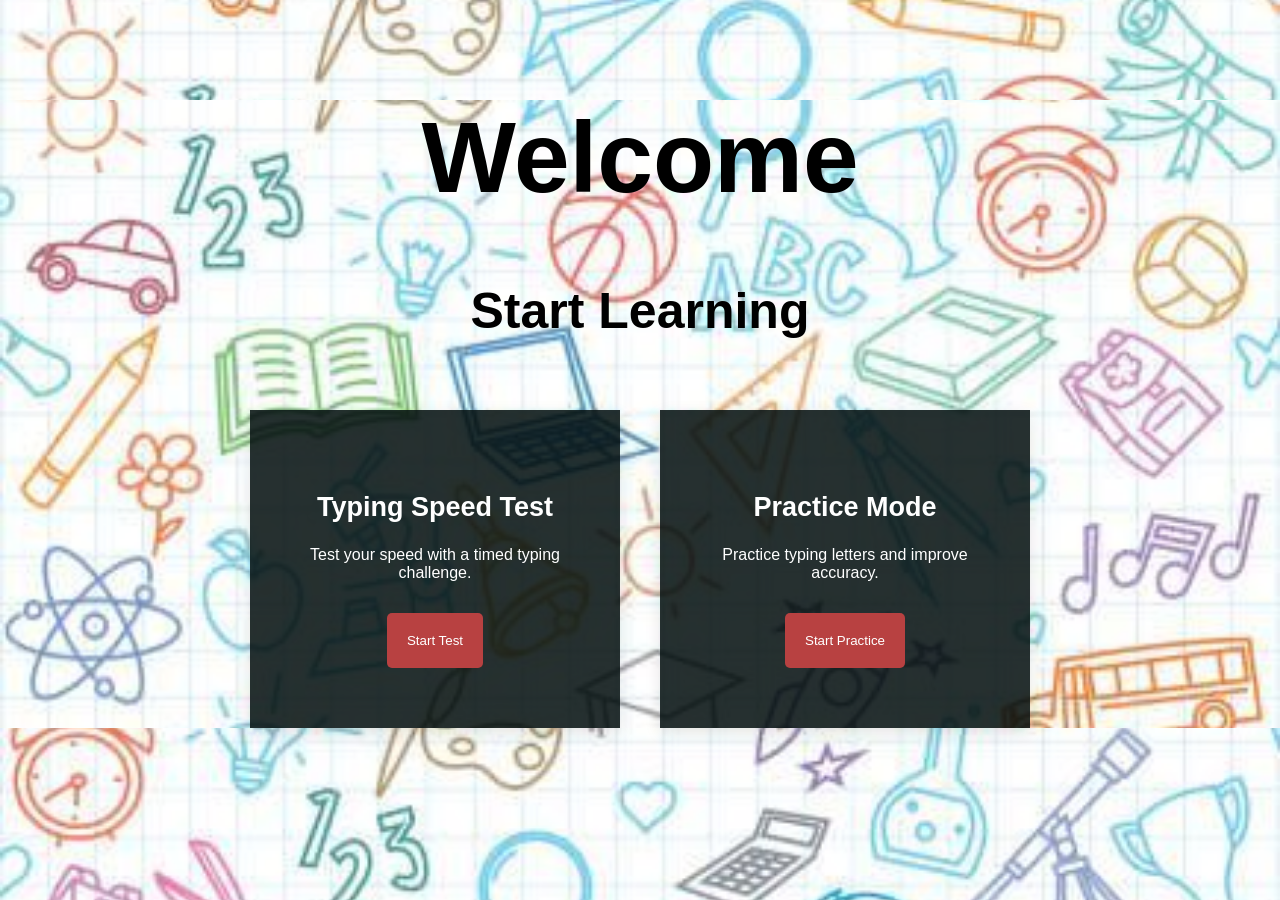
==== index.html @ 83a7cc29 "changes" ====
<!DOCTYPE html>
<html lang="en">

<head>
<meta charset="UTF-8">
<meta name="viewport" content="width=device-width, initial-scale=1.0">

<title>Typing Dashboard</title>

<link rel="stylesheet" href="dashboard.css">

</head>

<body class="dashboard">

<div class="dashboard">

<h1 class="welcome">Welcome </h1>
<p class="subtitle">Start Learning</p>

<div class="cards">

<div class="card">
<h2>Typing Speed Test</h2>
<p>Test your speed with a timed typing challenge.</p>
<a href="timer.html">
<button>Start Test</button>
</a>
</div>

<div class="card">
<h2>Practice Mode</h2>
<p>Practice typing letters and improve accuracy.</p>
<a href="practice.html">
<button>Start Practice</button>
</a>
</div>

</div>

</div>

</body>
</html>
---- dashboard.css ----
body{
    margin:0;
    font-family: Arial, sans-serif;
    background:cadetblue;
}

.dashboard{
    text-align:center;
    margin-top:80px;
    background-image: url("images/WhatsApp\ Image\ 2026-04-03\ at\ 2.37.05\ PM.jpeg");
    background-size: cover;
    background-position: center;
    background-repeat: no-repeat;
    ;
}

.welcome{
    font-size:100px;
    margin-top: 100px;
}

.subtitle{
    font-size:50px;
    margin-bottom:5px;
    color: black;
    font-weight: bold;
}

.cards{
    display:flex;
    justify-content:center;
    gap:40px;
    margin-top: 70px;
}

.card{
    background:white;
    padding:60px;
    width:250px;
    background:rgba(2, 14, 14, 0.855);
    box-shadow:0 5px 15px rgba(0,0,0,0.1);
    transition: 0.3s;
}

.card button{
    margin-top:15px;
    padding:20px 20px;
    border:none;
    background: #b84141;
    color:white;
    border-radius:5px;
    cursor:pointer;
}

.card button:hover{
    background:#45a049;
    transform: translateY(-5px);
}
h2{
    font-size: 27px;
    color: white;
}
p{
    margin-top: 10px;
    color: white;
}
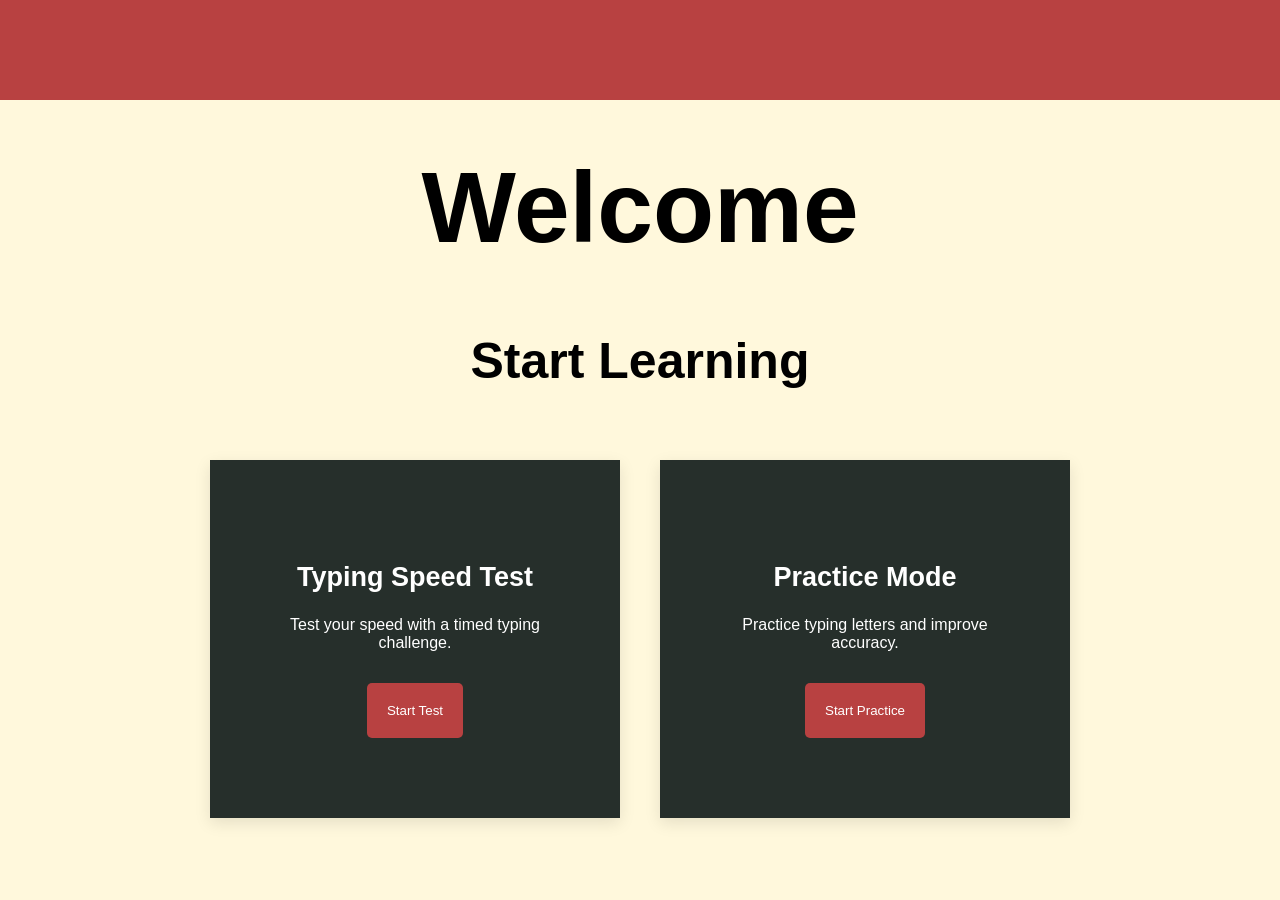
==== commit f1738f1a: "change" ====
--- a/index.html
+++ b/index.html
@@ -14,7 +14,7 @@
 <body class="dashboard">
 
 <div class="dashboard">
-
+<div class="headings"></div>
 <h1 class="welcome">Welcome </h1>
 <p class="subtitle">Start Learning</p>
 
--- a/dashboard.css
+++ b/dashboard.css
@@ -6,17 +6,17 @@
 
 .dashboard{
     text-align:center;
-    margin-top:80px;
-    background-image: url("images/WhatsApp\ Image\ 2026-04-03\ at\ 2.37.05\ PM.jpeg");
-    background-size: cover;
-    background-position: center;
-    background-repeat: no-repeat;
+    background-color: cornsilk;
     ;
 }
-
+.headings{
+    width: 100%;
+    height: 100px;
+    background-color: #b84141;
+}
 .welcome{
     font-size:100px;
-    margin-top: 100px;
+    margin-top: 50px;
 }
 
 .subtitle{
@@ -35,7 +35,7 @@
 
 .card{
     background:white;
-    padding:60px;
+    padding:80px;
     width:250px;
     background:rgba(2, 14, 14, 0.855);
     box-shadow:0 5px 15px rgba(0,0,0,0.1);
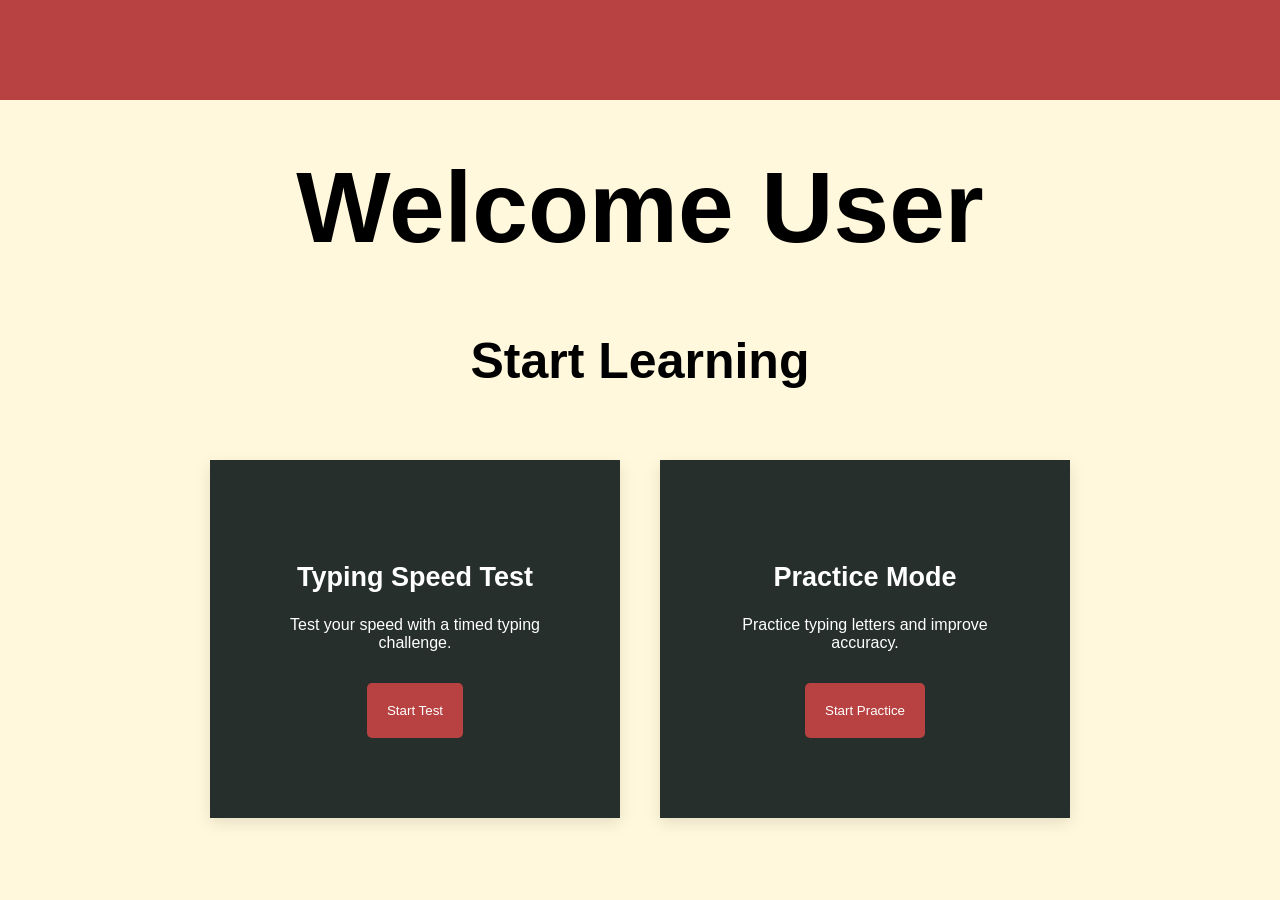
==== commit fe63c705: "change" ====
--- a/index.html
+++ b/index.html
@@ -15,7 +15,7 @@
 
 <div class="dashboard">
 <div class="headings"></div>
-<h1 class="welcome">Welcome </h1>
+<h1 class="welcome">Welcome User</h1>
 <p class="subtitle">Start Learning</p>
 
 <div class="cards">
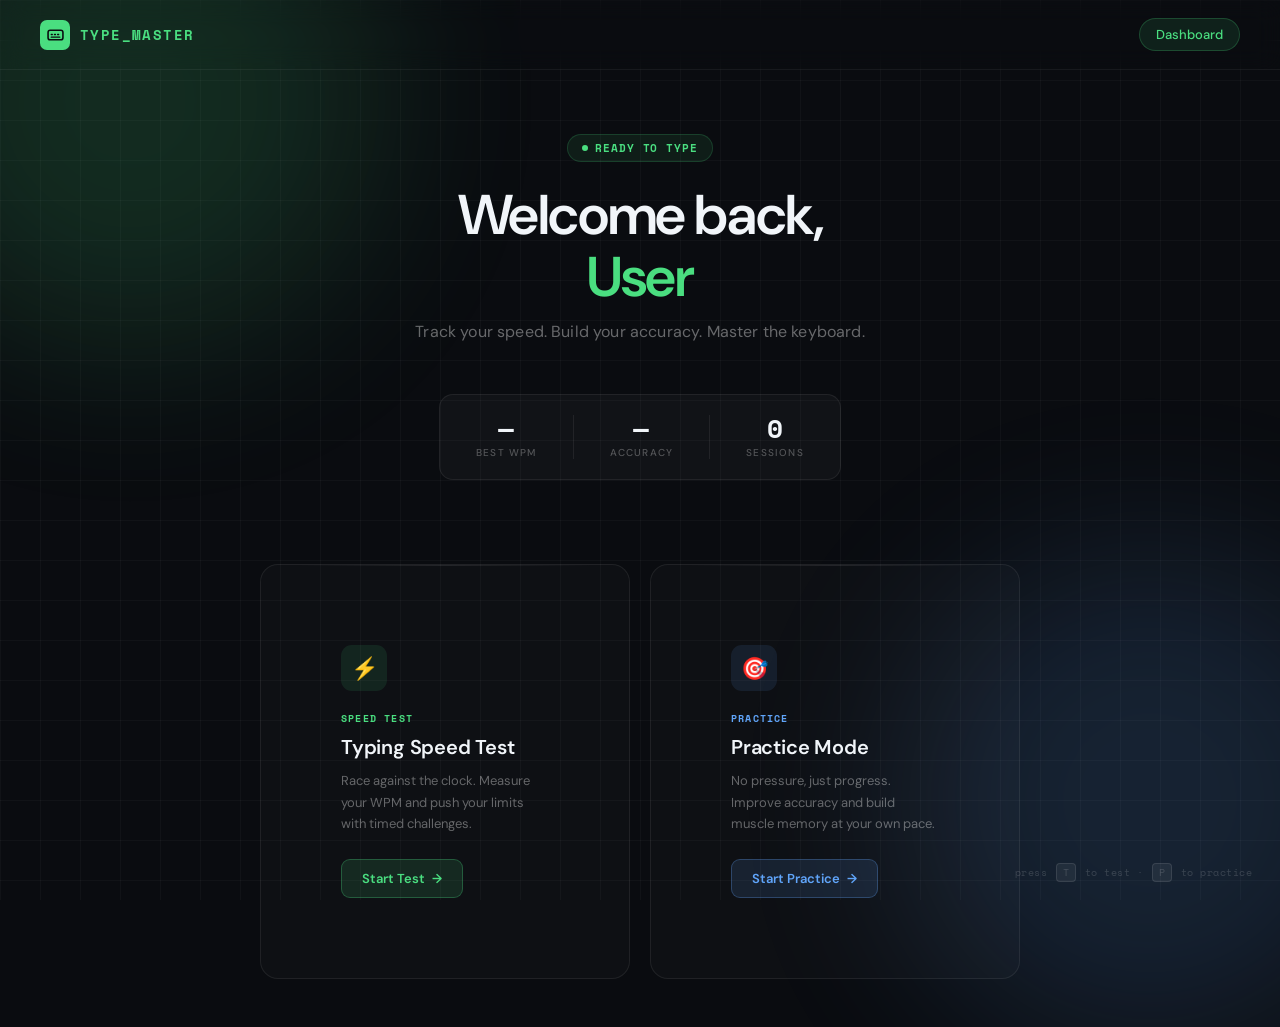
==== commit aaf4fe38: "changessss" ====
--- a/index.html
+++ b/index.html
@@ -1,44 +1,101 @@
+
 <!DOCTYPE html>
 <html lang="en">
+<head>
+  <meta charset="UTF-8">
+  <meta name="viewport" content="width=device-width, initial-scale=1.0">
+  <title>Type Master — Dashboard</title>
+  <link rel="preconnect" href="https://fonts.googleapis.com">
+  <link rel="preconnect" href="https://fonts.gstatic.com" crossorigin>
+  <link href="https://fonts.googleapis.com/css2?family=Space+Mono:wght@400;700&family=DM+Sans:ital,opsz,wght@0,9..40,300;0,9..40,400;0,9..40,500;0,9..40,600&display=swap" rel="stylesheet">
+  <link rel="stylesheet" href="dashboard.css">
+</head>
+<body>
+  <div class="db-root">
+    <div class="bg-grid"></div>
+    <div class="glow-orb one"></div>
+    <div class="glow-orb two"></div>
 
-<head>
-<meta charset="UTF-8">
-<meta name="viewport" content="width=device-width, initial-scale=1.0">
+    <!-- Top Bar -->
+    <header class="topbar">
+      <div class="logo">
+        <div class="logo-icon">
+          <svg viewBox="0 0 16 16" fill="none" xmlns="http://www.w3.org/2000/svg">
+            <rect x="1" y="4" width="14" height="9" rx="2" stroke="#0a0c10" stroke-width="1.5"/>
+            <path d="M4 8h1M7 8h1M10 8h1M4 10.5h8" stroke="#0a0c10" stroke-width="1.2" stroke-linecap="round"/>
+          </svg>
+        </div>
+        TYPE_MASTER
+      </div>
+      <nav class="nav-pills">
+        <span class="nav-pill active">Dashboard</span>
+        
+      </nav>
+    </header>
 
-<title>Typing Dashboard</title>
+    <!-- Hero Section -->
+    <section class="hero">
+      <div class="badge">
+        <span class="badge-dot"></span>
+        Ready to type
+      </div>
+      <h1 class="hero-title">Welcome back,<br><span class="accent">User</span></h1>
+      <p class="hero-sub">Track your speed. Build your accuracy. Master the keyboard.</p>
 
-<link rel="stylesheet" href="dashboard.css">
+      <div class="stats-row">
+        <div class="stat-item">
+          <div class="stat-val" id="best-wpm">—</div>
+          <div class="stat-label">Best WPM</div>
+        </div>
+        <div class="stat-item">
+          <div class="stat-val" id="accuracy">—</div>
+          <div class="stat-label">Accuracy</div>
+        </div>
+        <div class="stat-item">
+          <div class="stat-val" id="sessions">0</div>
+          <div class="stat-label">Sessions</div>
+        </div>
+      </div>
+    </section>
 
-</head>
+    <!-- Cards -->
+    <div class="cards-grid">
+      <div class="card green">
+        <div class="card-icon">⚡</div>
+        <div class="card-tag">Speed test</div>
+        <h2 class="card-title">Typing Speed Test</h2>
+        <p class="card-desc">Race against the clock. Measure your WPM and push your limits with timed challenges.</p>
+        <a href="timer.html" class="card-btn">Start Test <span class="arrow">→</span></a>
+      </div>
 
-<body class="dashboard">
+      <div class="card blue">
+        <div class="card-icon">🎯</div>
+        <div class="card-tag">Practice</div>
+        <h2 class="card-title">Practice Mode</h2>
+        <p class="card-desc">No pressure, just progress. Improve accuracy and build muscle memory at your own pace.</p>
+        <a href="practice.html" class="card-btn">Start Practice <span class="arrow">→</span></a>
+      </div>
+    </div>
 
-<div class="dashboard">
-<div class="headings"></div>
-<h1 class="welcome">Welcome User</h1>
-<p class="subtitle">Start Learning</p>
+    <div class="kb-hint">
+      press <kbd>T</kbd> to test · <kbd>P</kbd> to practice
+    </div>
+  </div>
 
-<div class="cards">
+  <script>
+    // Keyboard shortcuts
+    document.addEventListener('keydown', (e) => {
+      if (e.key.toLowerCase() === 't') window.location.href = 'timer.html';
+      if (e.key.toLowerCase() === 'p') window.location.href = 'practice.html';
+    });
 
-<div class="card">
-<h2>Typing Speed Test</h2>
-<p>Test your speed with a timed typing challenge.</p>
-<a href="timer.html">
-<button>Start Test</button>
-</a>
-</div>
-
-<div class="card">
-<h2>Practice Mode</h2>
-<p>Practice typing letters and improve accuracy.</p>
-<a href="practice.html">
-<button>Start Practice</button>
-</a>
-</div>
-
-</div>
-
-</div>
-
+    // Load stats from localStorage if available
+    const bestWpm = localStorage.getItem('bestWpm');
+    const accuracy = localStorage.getItem('accuracy');
+    const sessions = localStorage.getItem('sessions');
+    if (bestWpm) document.getElementById('best-wpm').textContent = bestWpm;
+    if (accuracy) document.getElementById('accuracy').textContent = accuracy + '%';
+    if (sessions) document.getElementById('sessions').textContent = sessions;
+  </script>
 </body>
-</html>+</html>
--- a/dashboard.css
+++ b/dashboard.css
@@ -1,66 +1,370 @@
-body{
-    margin:0;
-    font-family: Arial, sans-serif;
-    background:cadetblue;
-}
-
-.dashboard{
-    text-align:center;
-    background-color: cornsilk;
-    ;
-}
-.headings{
-    width: 100%;
-    height: 100px;
-    background-color: #b84141;
-}
-.welcome{
-    font-size:100px;
-    margin-top: 50px;
-}
-
-.subtitle{
-    font-size:50px;
-    margin-bottom:5px;
-    color: black;
-    font-weight: bold;
-}
-
-.cards{
-    display:flex;
-    justify-content:center;
-    gap:40px;
-    margin-top: 70px;
-}
-
-.card{
-    background:white;
-    padding:80px;
-    width:250px;
-    background:rgba(2, 14, 14, 0.855);
-    box-shadow:0 5px 15px rgba(0,0,0,0.1);
-    transition: 0.3s;
-}
-
-.card button{
-    margin-top:15px;
-    padding:20px 20px;
-    border:none;
-    background: #b84141;
-    color:white;
-    border-radius:5px;
-    cursor:pointer;
-}
-
-.card button:hover{
-    background:#45a049;
-    transform: translateY(-5px);
-}
-h2{
-    font-size: 27px;
-    color: white;
-}
-p{
-    margin-top: 10px;
-    color: white;
+/* ===========================
+   TYPE MASTER â€” Dashboard CSS
+   =========================== */
+
+*, *::before, *::after {
+  box-sizing: border-box;
+  margin: 0;
+  padding: 0;
+}
+
+body {
+  font-family: 'DM Sans', sans-serif;
+  background: #0a0c10;
+  color: #e2e8f0;
+  min-height: 100vh;
+}
+
+.db-root {
+  position: relative;
+  min-height: 100vh;
+  overflow: hidden;
+}
+
+/* ---- Background Effects ---- */
+.bg-grid {
+  position: fixed;
+  inset: 0;
+  background-image:
+    linear-gradient(rgba(255,255,255,0.03) 1px, transparent 1px),
+    linear-gradient(90deg, rgba(255,255,255,0.03) 1px, transparent 1px);
+  background-size: 40px 40px;
+  pointer-events: none;
+  z-index: 0;
+}
+
+.glow-orb {
+  position: fixed;
+  width: 500px;
+  height: 500px;
+  border-radius: 50%;
+  filter: blur(90px);
+  opacity: 0.15;
+  pointer-events: none;
+  z-index: 0;
+}
+.glow-orb.one { background: #4ade80; top: -150px; left: -120px; }
+.glow-orb.two { background: #60a5fa; bottom: -150px; right: -120px; }
+
+/* ---- Top Bar ---- */
+.topbar {
+  position: relative;
+  z-index: 10;
+  display: flex;
+  align-items: center;
+  justify-content: space-between;
+  padding: 18px 40px;
+  border-bottom: 1px solid rgba(255,255,255,0.06);
+  backdrop-filter: blur(12px);
+  -webkit-backdrop-filter: blur(12px);
+}
+
+.logo {
+  font-family: 'Space Mono', monospace;
+  font-size: 14px;
+  font-weight: 700;
+  color: #4ade80;
+  letter-spacing: 0.1em;
+  display: flex;
+  align-items: center;
+  gap: 10px;
+}
+
+.logo-icon {
+  width: 30px;
+  height: 30px;
+  background: #4ade80;
+  border-radius: 7px;
+  display: flex;
+  align-items: center;
+  justify-content: center;
+  flex-shrink: 0;
+}
+
+.logo-icon svg {
+  width: 17px;
+  height: 17px;
+}
+
+.nav-pills {
+  display: flex;
+  gap: 4px;
+}
+
+.nav-pill {
+  padding: 7px 16px;
+  border-radius: 24px;
+  font-size: 13px;
+  font-weight: 500;
+  color: rgba(255,255,255,0.4);
+  cursor: pointer;
+  transition: all 0.2s ease;
+  border: 1px solid transparent;
+  user-select: none;
+}
+
+.nav-pill:hover {
+  color: rgba(255,255,255,0.7);
+  background: rgba(255,255,255,0.05);
+}
+
+.nav-pill.active {
+  background: rgba(74,222,128,0.1);
+  color: #4ade80;
+  border-color: rgba(74,222,128,0.22);
+}
+
+/* ---- Hero ---- */
+.hero {
+  position: relative;
+  z-index: 5;
+  padding: 64px 40px 44px;
+  text-align: center;
+}
+
+.badge {
+  display: inline-flex;
+  align-items: center;
+  gap: 7px;
+  background: rgba(74,222,128,0.08);
+  border: 1px solid rgba(74,222,128,0.18);
+  color: #4ade80;
+  font-size: 11px;
+  font-weight: 600;
+  padding: 5px 14px;
+  border-radius: 24px;
+  margin-bottom: 22px;
+  font-family: 'Space Mono', monospace;
+  letter-spacing: 0.08em;
+  text-transform: uppercase;
+}
+
+.badge-dot {
+  width: 6px;
+  height: 6px;
+  border-radius: 50%;
+  background: #4ade80;
+  flex-shrink: 0;
+  animation: blink 2s ease-in-out infinite;
+}
+
+@keyframes blink {
+  0%, 100% { opacity: 1; transform: scale(1); }
+  50% { opacity: 0.35; transform: scale(0.65); }
+}
+
+.hero-title {
+  font-family: 'DM Sans', sans-serif;
+  font-size: clamp(36px, 6vw, 56px);
+  font-weight: 600;
+  line-height: 1.1;
+  color: #f1f5f9;
+  margin-bottom: 14px;
+  letter-spacing: -0.025em;
+}
+
+.hero-title .accent { color: #4ade80; }
+
+.hero-sub {
+  font-size: 16px;
+  font-weight: 400;
+  color: rgba(255,255,255,0.38);
+  margin-bottom: 52px;
+  letter-spacing: 0.01em;
+}
+
+/* ---- Stats Row ---- */
+.stats-row {
+  display: inline-flex;
+  align-items: center;
+  gap: 0;
+  margin-bottom: 40px;
+  background: rgba(255,255,255,0.03);
+  border: 1px solid rgba(255,255,255,0.07);
+  border-radius: 14px;
+  padding: 20px 0;
+}
+
+.stat-item {
+  padding: 0 36px;
+  border-right: 1px solid rgba(255,255,255,0.07);
+}
+.stat-item:last-child { border-right: none; }
+
+.stat-val {
+  font-family: 'Space Mono', monospace;
+  font-size: 26px;
+  font-weight: 700;
+  color: #f1f5f9;
+  line-height: 1;
+  margin-bottom: 5px;
+}
+
+.stat-label {
+  font-size: 10px;
+  font-weight: 500;
+  color: rgba(255,255,255,0.28);
+  text-transform: uppercase;
+  letter-spacing: 0.12em;
+}
+
+/* ---- Cards Grid ---- */
+.cards-grid {
+  position: relative;
+  z-index: 5;
+  display: grid;
+  grid-template-columns: 1fr 1fr;
+  gap: 20px;
+  padding: 0 40px 48px;
+  max-width: 840px;
+  margin: 0 auto;
+}
+
+.card {
+  background: rgba(255,255,255,0.02);
+  border: 1px solid rgba(255,255,255,0.07);
+  border-radius: 18px;
+  padding: 80px;
+  cursor: pointer;
+  transition: border-color 0.25s ease, background 0.25s ease, transform 0.25s ease;
+  position: relative;
+  overflow: hidden;
+  text-align: left;
+  text-decoration: none;
+  display: block;
+}
+
+.card::after {
+  content: '';
+  position: absolute;
+  top: 0; left: 0; right: 0;
+  height: 1px;
+  background: linear-gradient(90deg, transparent 10%, rgba(255,255,255,0.09) 50%, transparent 90%);
+}
+
+.card.green:hover {
+  border-color: rgba(74,222,128,0.28);
+  background: rgba(74,222,128,0.03);
+  transform: translateY(-4px);
+}
+
+.card.blue:hover {
+  border-color: rgba(96,165,250,0.28);
+  background: rgba(96,165,250,0.03);
+  transform: translateY(-4px);
+}
+
+.card-icon {
+  width: 46px;
+  height: 46px;
+  border-radius: 11px;
+  display: flex;
+  align-items: center;
+  justify-content: center;
+  margin-bottom: 20px;
+  font-size: 22px;
+}
+
+.card.green .card-icon { background: rgba(74,222,128,0.1); }
+.card.blue  .card-icon { background: rgba(96,165,250,0.1); }
+
+.card-tag {
+  font-family: 'Space Mono', monospace;
+  font-size: 10px;
+  font-weight: 700;
+  text-transform: uppercase;
+  letter-spacing: 0.12em;
+  margin-bottom: 8px;
+}
+
+.card.green .card-tag { color: #4ade80; }
+.card.blue  .card-tag { color: #60a5fa; }
+
+.card-title {
+  font-size: 20px;
+  font-weight: 600;
+  color: #f1f5f9;
+  margin-bottom: 10px;
+  letter-spacing: -0.01em;
+}
+
+.card-desc {
+  font-size: 13px;
+  font-weight: 400;
+  color: rgba(255,255,255,0.36);
+  line-height: 1.65;
+  margin-bottom: 24px;
+}
+
+.card-btn {
+  display: inline-flex;
+  align-items: center;
+  gap: 7px;
+  font-size: 13px;
+  font-weight: 600;
+  font-family: 'DM Sans', sans-serif;
+  padding: 10px 20px;
+  border-radius: 9px;
+  border: 1px solid;
+  cursor: pointer;
+  transition: background 0.2s ease;
+  text-decoration: none;
+}
+
+.card.green .card-btn {
+  background: rgba(74,222,128,0.12);
+  border-color: rgba(74,222,128,0.28);
+  color: #4ade80;
+}
+.card.green .card-btn:hover {
+  background: rgba(74,222,128,0.22);
+}
+
+.card.blue .card-btn {
+  background: rgba(96,165,250,0.12);
+  border-color: rgba(96,165,250,0.28);
+  color: #60a5fa;
+}
+.card.blue .card-btn:hover {
+  background: rgba(96,165,250,0.22);
+}
+
+.arrow {
+  transition: transform 0.2s ease;
+  display: inline-block;
+}
+.card:hover .arrow { transform: translateX(4px); }
+
+/* ---- Keyboard Hint ---- */
+.kb-hint {
+  position: fixed;
+  bottom: 18px;
+  right: 28px;
+  z-index: 10;
+  font-family: 'Space Mono', monospace;
+  font-size: 10px;
+  color: rgba(255,255,255,0.16);
+  letter-spacing: 0.05em;
+  pointer-events: none;
+}
+
+kbd {
+  display: inline-block;
+  background: rgba(255,255,255,0.06);
+  border: 1px solid rgba(255,255,255,0.1);
+  border-radius: 4px;
+  padding: 1px 6px;
+  font-family: 'Space Mono', monospace;
+  font-size: 10px;
+  margin: 0 2px;
+}
+
+/* ---- Responsive ---- */
+@media (max-width: 600px) {
+  .topbar { padding: 14px 20px; }
+  .nav-pills { display: none; }
+  .hero { padding: 40px 20px 32px; }
+  .stats-row { flex-wrap: wrap; }
+  .stat-item { padding: 12px 24px; }
+  .cards-grid { grid-template-columns: 1fr; padding: 0 20px 40px; }
 }
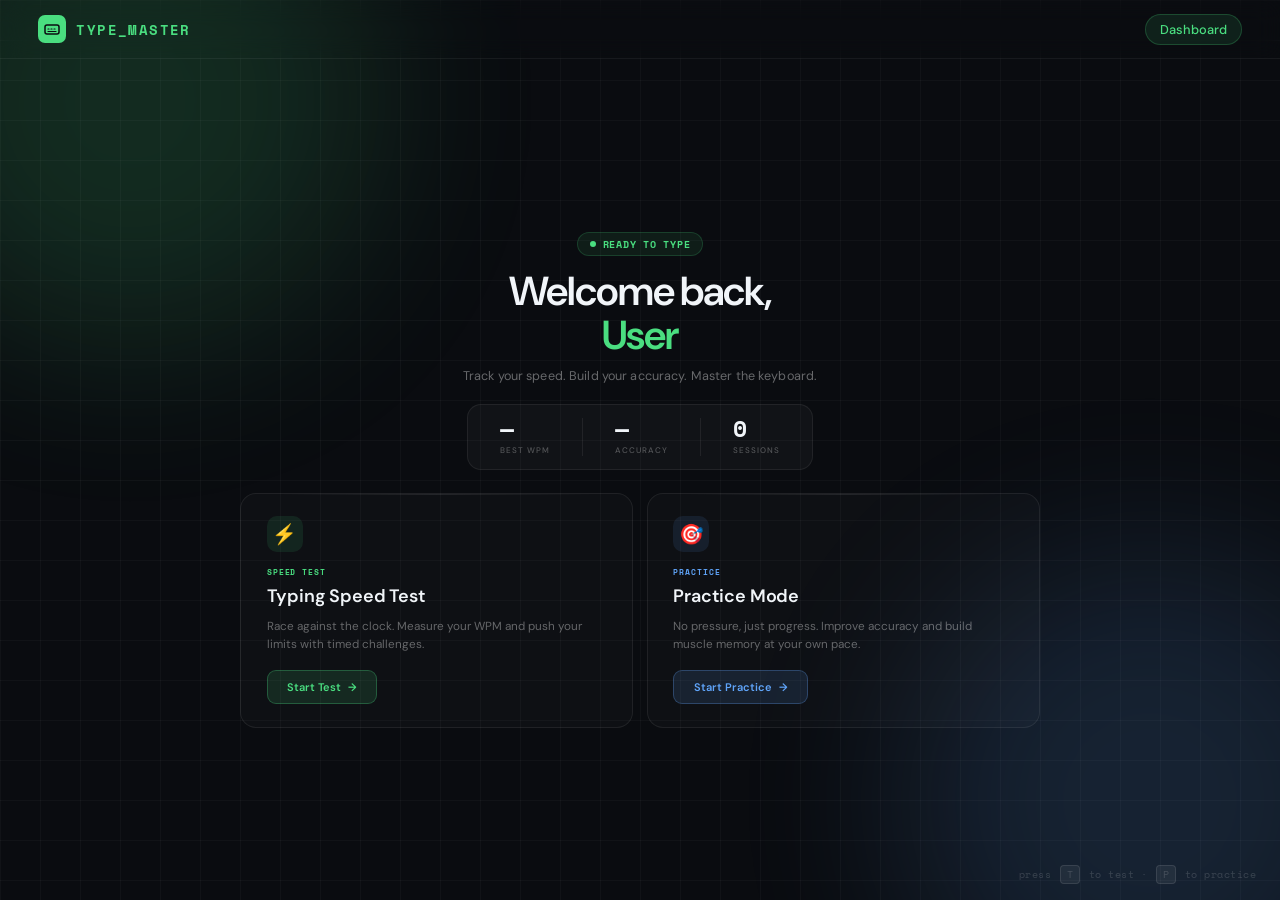
==== commit 4a9b69f2: "make change" ====
--- a/index.html
+++ b/index.html
@@ -2,36 +2,38 @@
 <!DOCTYPE html>
 <html lang="en">
 <head>
-  <meta charset="UTF-8">
-  <meta name="viewport" content="width=device-width, initial-scale=1.0">
-  <title>Type Master — Dashboard</title>
-  <link rel="preconnect" href="https://fonts.googleapis.com">
-  <link rel="preconnect" href="https://fonts.gstatic.com" crossorigin>
-  <link href="https://fonts.googleapis.com/css2?family=Space+Mono:wght@400;700&family=DM+Sans:ital,opsz,wght@0,9..40,300;0,9..40,400;0,9..40,500;0,9..40,600&display=swap" rel="stylesheet">
-  <link rel="stylesheet" href="dashboard.css">
+<meta charset="UTF-8">
+<meta name="viewport" content="width=device-width, initial-scale=1.0">
+<title>Type Master — Dashboard</title>
+<link rel="preconnect" href="https://fonts.googleapis.com">
+<link rel="preconnect" href="https://fonts.gstatic.com" crossorigin>
+<link href="https://fonts.googleapis.com/css2?family=Space+Mono:wght@400;700&family=DM+Sans:ital,opsz,wght@0,9..40,300;0,9..40,400;0,9..40,500;0,9..40,600&display=swap" rel="stylesheet">
+<link rel="stylesheet" href="dashboard.css">
 </head>
 <body>
-  <div class="db-root">
-    <div class="bg-grid"></div>
-    <div class="glow-orb one"></div>
-    <div class="glow-orb two"></div>
+<div class="db-root">
+  <div class="bg-grid"></div>
+  <div class="glow-orb one"></div>
+  <div class="glow-orb two"></div>
 
-    <!-- Top Bar -->
-    <header class="topbar">
-      <div class="logo">
-        <div class="logo-icon">
-          <svg viewBox="0 0 16 16" fill="none" xmlns="http://www.w3.org/2000/svg">
-            <rect x="1" y="4" width="14" height="9" rx="2" stroke="#0a0c10" stroke-width="1.5"/>
-            <path d="M4 8h1M7 8h1M10 8h1M4 10.5h8" stroke="#0a0c10" stroke-width="1.2" stroke-linecap="round"/>
-          </svg>
-        </div>
-        TYPE_MASTER
+  <!-- Top Bar -->
+  <header class="topbar">
+    <div class="logo">
+      <div class="logo-icon">
+        <svg viewBox="0 0 16 16" fill="none" xmlns="http://www.w3.org/2000/svg">
+          <rect x="1" y="4" width="14" height="9" rx="2" stroke="#0a0c10" stroke-width="1.5"/>
+          <path d="M4 8h1M7 8h1M10 8h1M4 10.5h8" stroke="#0a0c10" stroke-width="1.2" stroke-linecap="round"/>
+        </svg>
       </div>
-      <nav class="nav-pills">
-        <span class="nav-pill active">Dashboard</span>
-        
-      </nav>
-    </header>
+      TYPE_MASTER
+    </div>
+    <nav class="nav-pills">
+      <span class="nav-pill active">Dashboard</span>
+    </nav>
+  </header>
+
+  <!-- Main content: vertically centered, no scroll -->
+  <main class="main-content">
 
     <!-- Hero Section -->
     <section class="hero">
@@ -41,61 +43,61 @@
       </div>
       <h1 class="hero-title">Welcome back,<br><span class="accent">User</span></h1>
       <p class="hero-sub">Track your speed. Build your accuracy. Master the keyboard.</p>
+    </section>
 
-      <div class="stats-row">
-        <div class="stat-item">
-          <div class="stat-val" id="best-wpm">—</div>
-          <div class="stat-label">Best WPM</div>
-        </div>
-        <div class="stat-item">
-          <div class="stat-val" id="accuracy">—</div>
-          <div class="stat-label">Accuracy</div>
-        </div>
-        <div class="stat-item">
-          <div class="stat-val" id="sessions">0</div>
-          <div class="stat-label">Sessions</div>
-        </div>
+    <!-- Stats -->
+    <div class="stats-row">
+      <div class="stat-item">
+        <div class="stat-val" id="best-wpm">—</div>
+        <div class="stat-label">Best WPM</div>
       </div>
-    </section>
+      <div class="stat-item">
+        <div class="stat-val" id="accuracy">—</div>
+        <div class="stat-label">Accuracy</div>
+      </div>
+      <div class="stat-item">
+        <div class="stat-val" id="sessions">0</div>
+        <div class="stat-label">Sessions</div>
+      </div>
+    </div>
 
     <!-- Cards -->
     <div class="cards-grid">
-      <div class="card green">
+      <a href="timer.html" class="card green">
         <div class="card-icon">⚡</div>
         <div class="card-tag">Speed test</div>
         <h2 class="card-title">Typing Speed Test</h2>
         <p class="card-desc">Race against the clock. Measure your WPM and push your limits with timed challenges.</p>
-        <a href="timer.html" class="card-btn">Start Test <span class="arrow">→</span></a>
-      </div>
-
-      <div class="card blue">
+        <span class="card-btn">Start Test <span class="arrow">→</span></span>
+      </a>
+      <a href="practice.html" class="card blue">
         <div class="card-icon">🎯</div>
         <div class="card-tag">Practice</div>
         <h2 class="card-title">Practice Mode</h2>
         <p class="card-desc">No pressure, just progress. Improve accuracy and build muscle memory at your own pace.</p>
-        <a href="practice.html" class="card-btn">Start Practice <span class="arrow">→</span></a>
-      </div>
+        <span class="card-btn">Start Practice <span class="arrow">→</span></span>
+      </a>
     </div>
 
-    <div class="kb-hint">
-      press <kbd>T</kbd> to test · <kbd>P</kbd> to practice
-    </div>
+  </main>
+
+  <div class="kb-hint">
+    press <kbd>T</kbd> to test · <kbd>P</kbd> to practice
   </div>
+</div>
 
-  <script>
-    // Keyboard shortcuts
-    document.addEventListener('keydown', (e) => {
-      if (e.key.toLowerCase() === 't') window.location.href = 'timer.html';
-      if (e.key.toLowerCase() === 'p') window.location.href = 'practice.html';
-    });
+<script>
+  document.addEventListener('keydown', (e) => {
+    if (e.key.toLowerCase() === 't') window.location.href = 'timer.html';
+    if (e.key.toLowerCase() === 'p') window.location.href = 'practice.html';
+  });
 
-    // Load stats from localStorage if available
-    const bestWpm = localStorage.getItem('bestWpm');
-    const accuracy = localStorage.getItem('accuracy');
-    const sessions = localStorage.getItem('sessions');
-    if (bestWpm) document.getElementById('best-wpm').textContent = bestWpm;
-    if (accuracy) document.getElementById('accuracy').textContent = accuracy + '%';
-    if (sessions) document.getElementById('sessions').textContent = sessions;
-  </script>
+  const bestWpm = localStorage.getItem('bestWpm');
+  const accuracy = localStorage.getItem('accuracy');
+  const sessions = localStorage.getItem('sessions');
+  if (bestWpm) document.getElementById('best-wpm').textContent = bestWpm;
+  if (accuracy) document.getElementById('accuracy').textContent = accuracy + '%';
+  if (sessions) document.getElementById('sessions').textContent = sessions;
+</script>
 </body>
 </html>
--- a/dashboard.css
+++ b/dashboard.css
@@ -1,5 +1,6 @@
 /* ===========================
-   TYPE MASTER â€” Dashboard CSS
+   TYPE MASTER â€“ Dashboard CSS
+   No-scroll, fits any screen
    =========================== */
 
 *, *::before, *::after {
@@ -8,16 +9,23 @@
   padding: 0;
 }
 
+html, body {
+  height: 100%;
+  overflow: hidden;
+}
+
 body {
   font-family: 'DM Sans', sans-serif;
   background: #0a0c10;
   color: #e2e8f0;
-  min-height: 100vh;
-}
-
+}
+
+/* ---- Root: full viewport flex column ---- */
 .db-root {
   position: relative;
-  min-height: 100vh;
+  height: 100vh;
+  display: flex;
+  flex-direction: column;
   overflow: hidden;
 }
 
@@ -50,10 +58,11 @@
 .topbar {
   position: relative;
   z-index: 10;
+  flex-shrink: 0;
   display: flex;
   align-items: center;
   justify-content: space-between;
-  padding: 18px 40px;
+  padding: clamp(10px, 1.5vh, 18px) clamp(20px, 3vw, 40px);
   border-bottom: 1px solid rgba(255,255,255,0.06);
   backdrop-filter: blur(12px);
   -webkit-backdrop-filter: blur(12px);
@@ -61,7 +70,7 @@
 
 .logo {
   font-family: 'Space Mono', monospace;
-  font-size: 14px;
+  font-size: clamp(11px, 1.1vw, 14px);
   font-weight: 700;
   color: #4ade80;
   letter-spacing: 0.1em;
@@ -71,8 +80,8 @@
 }
 
 .logo-icon {
-  width: 30px;
-  height: 30px;
+  width: 28px;
+  height: 28px;
   background: #4ade80;
   border-radius: 7px;
   display: flex;
@@ -81,20 +90,14 @@
   flex-shrink: 0;
 }
 
-.logo-icon svg {
-  width: 17px;
-  height: 17px;
-}
-
-.nav-pills {
-  display: flex;
-  gap: 4px;
-}
+.logo-icon svg { width: 16px; height: 16px; }
+
+.nav-pills { display: flex; gap: 4px; }
 
 .nav-pill {
-  padding: 7px 16px;
+  padding: 6px 14px;
   border-radius: 24px;
-  font-size: 13px;
+  font-size: clamp(11px, 1vw, 13px);
   font-weight: 500;
   color: rgba(255,255,255,0.4);
   cursor: pointer;
@@ -102,24 +105,33 @@
   border: 1px solid transparent;
   user-select: none;
 }
-
 .nav-pill:hover {
   color: rgba(255,255,255,0.7);
   background: rgba(255,255,255,0.05);
 }
-
 .nav-pill.active {
   background: rgba(74,222,128,0.1);
   color: #4ade80;
   border-color: rgba(74,222,128,0.22);
 }
 
+/* ---- Main content: grows to fill remaining height, centers everything ---- */
+.main-content {
+  position: relative;
+  z-index: 5;
+  flex: 1;
+  display: flex;
+  flex-direction: column;
+  align-items: center;
+  justify-content: center;
+  padding: clamp(12px, 2vh, 32px) clamp(20px, 3vw, 40px);
+  min-height: 0;
+}
+
 /* ---- Hero ---- */
 .hero {
-  position: relative;
-  z-index: 5;
-  padding: 64px 40px 44px;
   text-align: center;
+  margin-bottom: clamp(12px, 2.2vh, 28px);
 }
 
 .badge {
@@ -129,11 +141,11 @@
   background: rgba(74,222,128,0.08);
   border: 1px solid rgba(74,222,128,0.18);
   color: #4ade80;
-  font-size: 11px;
+  font-size: clamp(9px, 0.75vw, 11px);
   font-weight: 600;
-  padding: 5px 14px;
+  padding: 4px 12px;
   border-radius: 24px;
-  margin-bottom: 22px;
+  margin-bottom: clamp(8px, 1.5vh, 16px);
   font-family: 'Space Mono', monospace;
   letter-spacing: 0.08em;
   text-transform: uppercase;
@@ -155,21 +167,19 @@
 
 .hero-title {
   font-family: 'DM Sans', sans-serif;
-  font-size: clamp(36px, 6vw, 56px);
+  font-size: clamp(24px, 4.5vh, 52px);
   font-weight: 600;
   line-height: 1.1;
   color: #f1f5f9;
-  margin-bottom: 14px;
+  margin-bottom: clamp(6px, 1vh, 12px);
   letter-spacing: -0.025em;
 }
-
 .hero-title .accent { color: #4ade80; }
 
 .hero-sub {
-  font-size: 16px;
+  font-size: clamp(12px, 1.4vh, 16px);
   font-weight: 400;
   color: rgba(255,255,255,0.38);
-  margin-bottom: 52px;
   letter-spacing: 0.01em;
 }
 
@@ -177,31 +187,30 @@
 .stats-row {
   display: inline-flex;
   align-items: center;
-  gap: 0;
-  margin-bottom: 40px;
+  margin-bottom: clamp(12px, 2.5vh, 32px);
   background: rgba(255,255,255,0.03);
   border: 1px solid rgba(255,255,255,0.07);
   border-radius: 14px;
-  padding: 20px 0;
+  padding: clamp(10px, 1.5vh, 18px) 0;
 }
 
 .stat-item {
-  padding: 0 36px;
+  padding: 0 clamp(18px, 2.5vw, 36px);
   border-right: 1px solid rgba(255,255,255,0.07);
 }
 .stat-item:last-child { border-right: none; }
 
 .stat-val {
   font-family: 'Space Mono', monospace;
-  font-size: 26px;
+  font-size: clamp(18px, 2.5vh, 26px);
   font-weight: 700;
   color: #f1f5f9;
   line-height: 1;
-  margin-bottom: 5px;
+  margin-bottom: 4px;
 }
 
 .stat-label {
-  font-size: 10px;
+  font-size: clamp(8px, 0.9vh, 10px);
   font-weight: 500;
   color: rgba(255,255,255,0.28);
   text-transform: uppercase;
@@ -210,21 +219,18 @@
 
 /* ---- Cards Grid ---- */
 .cards-grid {
-  position: relative;
-  z-index: 5;
   display: grid;
   grid-template-columns: 1fr 1fr;
-  gap: 20px;
-  padding: 0 40px 48px;
-  max-width: 840px;
-  margin: 0 auto;
+  gap: clamp(10px, 1.5vh, 20px);
+  width: 100%;
+  max-width: 800px;
 }
 
 .card {
   background: rgba(255,255,255,0.02);
   border: 1px solid rgba(255,255,255,0.07);
-  border-radius: 18px;
-  padding: 80px;
+  border-radius: 16px;
+  padding: clamp(16px, 2.5vh, 28px) clamp(16px, 2vw, 28px);
   cursor: pointer;
   transition: border-color 0.25s ease, background 0.25s ease, transform 0.25s ease;
   position: relative;
@@ -245,101 +251,89 @@
 .card.green:hover {
   border-color: rgba(74,222,128,0.28);
   background: rgba(74,222,128,0.03);
-  transform: translateY(-4px);
-}
-
+  transform: translateY(-3px);
+}
 .card.blue:hover {
   border-color: rgba(96,165,250,0.28);
   background: rgba(96,165,250,0.03);
-  transform: translateY(-4px);
+  transform: translateY(-3px);
 }
 
 .card-icon {
-  width: 46px;
-  height: 46px;
-  border-radius: 11px;
+  width: clamp(36px, 4vh, 46px);
+  height: clamp(36px, 4vh, 46px);
+  border-radius: 10px;
   display: flex;
   align-items: center;
   justify-content: center;
-  margin-bottom: 20px;
-  font-size: 22px;
-}
-
+  margin-bottom: clamp(10px, 1.5vh, 18px);
+  font-size: clamp(16px, 2.2vh, 22px);
+}
 .card.green .card-icon { background: rgba(74,222,128,0.1); }
 .card.blue  .card-icon { background: rgba(96,165,250,0.1); }
 
 .card-tag {
   font-family: 'Space Mono', monospace;
-  font-size: 10px;
+  font-size: clamp(8px, 0.9vh, 10px);
   font-weight: 700;
   text-transform: uppercase;
   letter-spacing: 0.12em;
-  margin-bottom: 8px;
-}
-
+  margin-bottom: 6px;
+}
 .card.green .card-tag { color: #4ade80; }
 .card.blue  .card-tag { color: #60a5fa; }
 
 .card-title {
-  font-size: 20px;
+  font-size: clamp(15px, 2vh, 20px);
   font-weight: 600;
   color: #f1f5f9;
-  margin-bottom: 10px;
+  margin-bottom: clamp(6px, 1vh, 10px);
   letter-spacing: -0.01em;
 }
 
 .card-desc {
-  font-size: 13px;
+  font-size: clamp(11px, 1.3vh, 13px);
   font-weight: 400;
   color: rgba(255,255,255,0.36);
-  line-height: 1.65;
-  margin-bottom: 24px;
+  line-height: 1.6;
+  margin-bottom: clamp(12px, 1.8vh, 22px);
 }
 
 .card-btn {
   display: inline-flex;
   align-items: center;
   gap: 7px;
-  font-size: 13px;
+  font-size: clamp(11px, 1.2vh, 13px);
   font-weight: 600;
   font-family: 'DM Sans', sans-serif;
-  padding: 10px 20px;
+  padding: clamp(7px, 1vh, 10px) clamp(14px, 1.5vw, 20px);
   border-radius: 9px;
   border: 1px solid;
   cursor: pointer;
   transition: background 0.2s ease;
   text-decoration: none;
 }
-
 .card.green .card-btn {
   background: rgba(74,222,128,0.12);
   border-color: rgba(74,222,128,0.28);
   color: #4ade80;
 }
-.card.green .card-btn:hover {
-  background: rgba(74,222,128,0.22);
-}
-
+.card.green .card-btn:hover { background: rgba(74,222,128,0.22); }
 .card.blue .card-btn {
   background: rgba(96,165,250,0.12);
   border-color: rgba(96,165,250,0.28);
   color: #60a5fa;
 }
-.card.blue .card-btn:hover {
-  background: rgba(96,165,250,0.22);
-}
-
-.arrow {
-  transition: transform 0.2s ease;
-  display: inline-block;
-}
+.card.blue .card-btn:hover { background: rgba(96,165,250,0.22); }
+
+.arrow { transition: transform 0.2s ease; display: inline-block; }
 .card:hover .arrow { transform: translateX(4px); }
 
 /* ---- Keyboard Hint ---- */
 .kb-hint {
   position: fixed;
-  bottom: 18px;
-  right: 28px;
+  bottom: 16px;
+  right: 24px;
   z-index: 10;
   font-family: 'Space Mono', monospace;
   font-size: 10px;
@@ -361,10 +355,9 @@
 
 /* ---- Responsive ---- */
 @media (max-width: 600px) {
-  .topbar { padding: 14px 20px; }
+  html, body { overflow: auto; }
+  .db-root { height: auto; min-height: 100vh; }
+  .topbar { padding: 12px 16px; }
   .nav-pills { display: none; }
-  .hero { padding: 40px 20px 32px; }
-  .stats-row { flex-wrap: wrap; }
-  .stat-item { padding: 12px 24px; }
-  .cards-grid { grid-template-columns: 1fr; padding: 0 20px 40px; }
+  .cards-grid { grid-template-columns: 1fr; }
 }
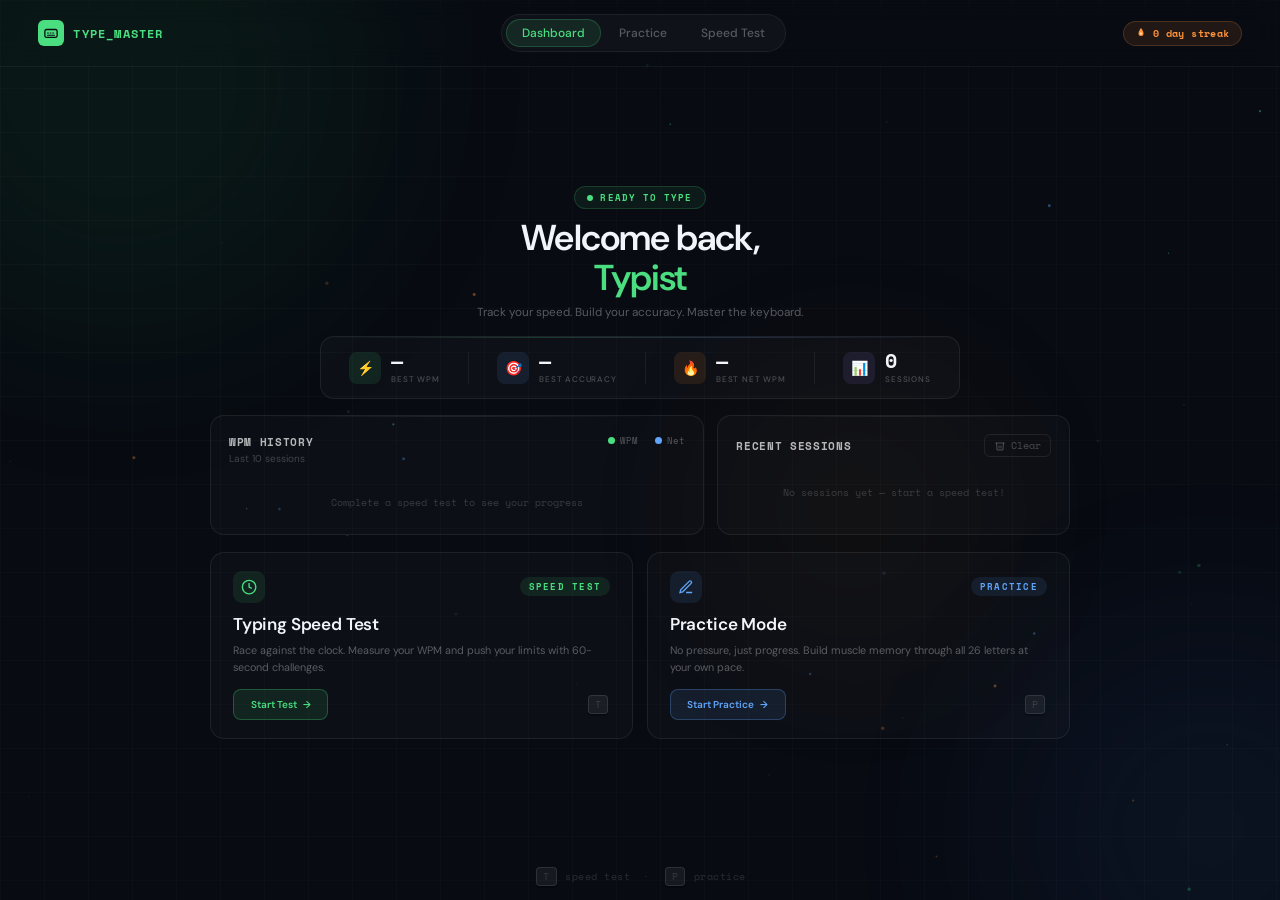
==== commit 36367394: "change" ====
--- a/index.html
+++ b/index.html
@@ -12,12 +12,17 @@
 </head>
 <body>
 <div class="db-root">
+
+  <!-- Particle canvas -->
+  <canvas id="particles"></canvas>
+
   <div class="bg-grid"></div>
   <div class="glow-orb one"></div>
   <div class="glow-orb two"></div>
+  <div class="glow-orb three"></div>
 
   <!-- Top Bar -->
-  <header class="topbar">
+  <header class="topbar reveal" style="--d:0ms">
     <div class="logo">
       <div class="logo-icon">
         <svg viewBox="0 0 16 16" fill="none" xmlns="http://www.w3.org/2000/svg">
@@ -29,75 +34,146 @@
     </div>
     <nav class="nav-pills">
       <span class="nav-pill active">Dashboard</span>
+      <a href="practice.html" class="nav-pill">Practice</a>
+      <a href="timer.html" class="nav-pill">Speed Test</a>
     </nav>
+    <div class="topbar-right">
+      <div class="streak-pill" id="streak-pill">
+        <svg width="12" height="12" viewBox="0 0 24 24" fill="none"><path d="M12 2C12 2 7 8 7 13a5 5 0 0010 0c0-5-5-11-5-11z" fill="#fb923c"/><circle cx="12" cy="13" r="2" fill="#fef3c7"/></svg>
+        <span id="streak-count">0</span> day streak
+      </div>
+    </div>
   </header>
 
-  <!-- Main content: vertically centered, no scroll -->
+  <!-- Main -->
   <main class="main-content">
 
-    <!-- Hero Section -->
-    <section class="hero">
+    <!-- Hero -->
+    <section class="hero reveal" style="--d:80ms">
       <div class="badge">
         <span class="badge-dot"></span>
-        Ready to type
+        <span id="badge-text">Ready to type</span>
       </div>
-      <h1 class="hero-title">Welcome back,<br><span class="accent">User</span></h1>
-      <p class="hero-sub">Track your speed. Build your accuracy. Master the keyboard.</p>
+      <h1 class="hero-title">Welcome back,<br><span class="accent" id="hero-name">Typist</span></h1>
+      <p class="hero-sub" id="rotating-sub">Track your speed. Build your accuracy. Master the keyboard.</p>
     </section>
 
-    <!-- Stats -->
-    <div class="stats-row">
+    <!-- Stats Row -->
+    <div class="stats-row reveal" style="--d:160ms">
       <div class="stat-item">
-        <div class="stat-val" id="best-wpm">—</div>
-        <div class="stat-label">Best WPM</div>
+        <div class="stat-icon green">⚡</div>
+        <div>
+          <div class="stat-val" id="best-wpm" data-target="0">—</div>
+          <div class="stat-label">Best WPM</div>
+        </div>
       </div>
+      <div class="stat-divider"></div>
       <div class="stat-item">
-        <div class="stat-val" id="accuracy">—</div>
-        <div class="stat-label">Accuracy</div>
+        <div class="stat-icon blue">🎯</div>
+        <div>
+          <div class="stat-val" id="best-acc" data-target="0">—</div>
+          <div class="stat-label">Best Accuracy</div>
+        </div>
       </div>
+      <div class="stat-divider"></div>
       <div class="stat-item">
-        <div class="stat-val" id="sessions">0</div>
-        <div class="stat-label">Sessions</div>
+        <div class="stat-icon amber">🔥</div>
+        <div>
+          <div class="stat-val" id="best-net" data-target="0">—</div>
+          <div class="stat-label">Best Net WPM</div>
+        </div>
+      </div>
+      <div class="stat-divider"></div>
+      <div class="stat-item">
+        <div class="stat-icon purple">📊</div>
+        <div>
+          <div class="stat-val" id="sessions" data-target="0">0</div>
+          <div class="stat-label">Sessions</div>
+        </div>
       </div>
     </div>
 
-    <!-- Cards -->
-    <div class="cards-grid">
+    <!-- Sparkline + Recent sessions -->
+    <div class="middle-row reveal" style="--d:240ms">
+
+      <!-- WPM Graph -->
+      <div class="graph-card">
+        <div class="graph-header">
+          <div>
+            <div class="graph-title">WPM History</div>
+            <div class="graph-sub">Last 10 sessions</div>
+          </div>
+          <div class="graph-legend">
+            <span class="legend-dot green"></span><span>WPM</span>
+            <span class="legend-dot blue" style="margin-left:12px"></span><span>Net</span>
+          </div>
+        </div>
+        <canvas id="wpm-chart" height="90"></canvas>
+        <div class="graph-empty" id="graph-empty">Complete a speed test to see your progress</div>
+      </div>
+
+      <!-- Recent Sessions -->
+      <div class="sessions-card">
+        <div class="sessions-header">
+          <div class="graph-title">Recent Sessions</div>
+          <button class="clear-btn" id="clear-btn" title="Clear history">
+            <svg width="12" height="12" viewBox="0 0 24 24" fill="none" stroke="currentColor" stroke-width="2"><polyline points="3 6 5 6 21 6"/><path d="M19 6l-1 14H6L5 6"/><path d="M10 11v6M14 11v6"/></svg>
+            Clear
+          </button>
+        </div>
+        <div class="sessions-list" id="sessions-list">
+          <div class="sessions-empty">No sessions yet — start a speed test!</div>
+        </div>
+      </div>
+
+    </div>
+
+    <!-- Action Cards -->
+    <div class="cards-grid reveal" style="--d:320ms">
+
       <a href="timer.html" class="card green">
-        <div class="card-icon">⚡</div>
-        <div class="card-tag">Speed test</div>
+        <div class="card-shimmer"></div>
+        <div class="card-top">
+          <div class="card-icon-wrap green">
+            <svg width="20" height="20" viewBox="0 0 24 24" fill="none" stroke="#4ade80" stroke-width="2"><circle cx="12" cy="12" r="10"/><polyline points="12 6 12 12 16 14"/></svg>
+          </div>
+          <div class="card-tag green">Speed Test</div>
+        </div>
         <h2 class="card-title">Typing Speed Test</h2>
-        <p class="card-desc">Race against the clock. Measure your WPM and push your limits with timed challenges.</p>
-        <span class="card-btn">Start Test <span class="arrow">→</span></span>
+        <p class="card-desc">Race against the clock. Measure your WPM and push your limits with 60-second challenges.</p>
+        <div class="card-footer">
+          <span class="card-btn green">Start Test <span class="arrow">→</span></span>
+          <span class="card-shortcut"><kbd>T</kbd></span>
+        </div>
       </a>
+
       <a href="practice.html" class="card blue">
-        <div class="card-icon">🎯</div>
-        <div class="card-tag">Practice</div>
+        <div class="card-shimmer"></div>
+        <div class="card-top">
+          <div class="card-icon-wrap blue">
+            <svg width="20" height="20" viewBox="0 0 24 24" fill="none" stroke="#60a5fa" stroke-width="2"><path d="M12 20h9"/><path d="M16.5 3.5a2.121 2.121 0 013 3L7 19l-4 1 1-4L16.5 3.5z"/></svg>
+          </div>
+          <div class="card-tag blue">Practice</div>
+        </div>
         <h2 class="card-title">Practice Mode</h2>
-        <p class="card-desc">No pressure, just progress. Improve accuracy and build muscle memory at your own pace.</p>
-        <span class="card-btn">Start Practice <span class="arrow">→</span></span>
+        <p class="card-desc">No pressure, just progress. Build muscle memory through all 26 letters at your own pace.</p>
+        <div class="card-footer">
+          <span class="card-btn blue">Start Practice <span class="arrow">→</span></span>
+          <span class="card-shortcut"><kbd>P</kbd></span>
+        </div>
       </a>
+
     </div>
 
   </main>
 
-  <div class="kb-hint">
-    press <kbd>T</kbd> to test · <kbd>P</kbd> to practice
+  <!-- Footer hint -->
+  <div class="kb-hint reveal" style="--d:400ms">
+    <kbd>T</kbd> speed test &nbsp;·&nbsp; <kbd>P</kbd> practice
   </div>
+
 </div>
 
-<script>
-  document.addEventListener('keydown', (e) => {
-    if (e.key.toLowerCase() === 't') window.location.href = 'timer.html';
-    if (e.key.toLowerCase() === 'p') window.location.href = 'practice.html';
-  });
-
-  const bestWpm = localStorage.getItem('bestWpm');
-  const accuracy = localStorage.getItem('accuracy');
-  const sessions = localStorage.getItem('sessions');
-  if (bestWpm) document.getElementById('best-wpm').textContent = bestWpm;
-  if (accuracy) document.getElementById('accuracy').textContent = accuracy + '%';
-  if (sessions) document.getElementById('sessions').textContent = sessions;
-</script>
+<script src="dashboard.js"></script>
 </body>
 </html>
--- a/dashboard.css
+++ b/dashboard.css
@@ -1,26 +1,30 @@
-/* ===========================
-   TYPE MASTER â€“ Dashboard CSS
-   No-scroll, fits any screen
-   =========================== */
-
-*, *::before, *::after {
-  box-sizing: border-box;
-  margin: 0;
-  padding: 0;
-}
-
-html, body {
-  height: 100%;
-  overflow: hidden;
-}
+/* ============================================================
+   TYPE MASTER â€” dashboard.css
+   Full redesign: particles, sparkline, sessions, animations
+   ============================================================ */
+
+*, *::before, *::after { box-sizing: border-box; margin: 0; padding: 0; }
+
+html, body { height: 100%; overflow: hidden; }
 
 body {
   font-family: 'DM Sans', sans-serif;
-  background: #0a0c10;
+  background: #080b12;
   color: #e2e8f0;
 }
 
-/* ---- Root: full viewport flex column ---- */
+/* â”€â”€ Staggered reveal animation â”€â”€â”€â”€â”€â”€â”€â”€â”€â”€â”€â”€â”€â”€â”€â”€â”€â”€â”€â”€â”€â”€â”€â”€â”€â”€â”€ */
+.reveal {
+  opacity: 0;
+  transform: translateY(16px);
+  animation: revealUp 0.55s cubic-bezier(0.16,1,0.3,1) forwards;
+  animation-delay: var(--d, 0ms);
+}
+@keyframes revealUp {
+  to { opacity: 1; transform: translateY(0); }
+}
+
+/* â”€â”€ Root shell â”€â”€â”€â”€â”€â”€â”€â”€â”€â”€â”€â”€â”€â”€â”€â”€â”€â”€â”€â”€â”€â”€â”€â”€â”€â”€â”€â”€â”€â”€â”€â”€â”€â”€â”€â”€â”€â”€â”€â”€â”€â”€â”€ */
 .db-root {
   position: relative;
   height: 100vh;
@@ -29,32 +33,39 @@
   overflow: hidden;
 }
 
-/* ---- Background Effects ---- */
+/* â”€â”€ Particle canvas â”€â”€â”€â”€â”€â”€â”€â”€â”€â”€â”€â”€â”€â”€â”€â”€â”€â”€â”€â”€â”€â”€â”€â”€â”€â”€â”€â”€â”€â”€â”€â”€â”€â”€â”€â”€â”€â”€ */
+#particles {
+  position: fixed;
+  inset: 0;
+  z-index: 0;
+  pointer-events: none;
+}
+
+/* â”€â”€ Background grid â”€â”€â”€â”€â”€â”€â”€â”€â”€â”€â”€â”€â”€â”€â”€â”€â”€â”€â”€â”€â”€â”€â”€â”€â”€â”€â”€â”€â”€â”€â”€â”€â”€â”€â”€â”€â”€â”€ */
 .bg-grid {
   position: fixed;
   inset: 0;
   background-image:
-    linear-gradient(rgba(255,255,255,0.03) 1px, transparent 1px),
-    linear-gradient(90deg, rgba(255,255,255,0.03) 1px, transparent 1px);
-  background-size: 40px 40px;
+    linear-gradient(rgba(255,255,255,0.018) 1px, transparent 1px),
+    linear-gradient(90deg, rgba(255,255,255,0.018) 1px, transparent 1px);
+  background-size: 44px 44px;
   pointer-events: none;
   z-index: 0;
 }
 
+/* â”€â”€ Glow orbs â”€â”€â”€â”€â”€â”€â”€â”€â”€â”€â”€â”€â”€â”€â”€â”€â”€â”€â”€â”€â”€â”€â”€â”€â”€â”€â”€â”€â”€â”€â”€â”€â”€â”€â”€â”€â”€â”€â”€â”€â”€â”€â”€â”€ */
 .glow-orb {
   position: fixed;
-  width: 500px;
-  height: 500px;
   border-radius: 50%;
-  filter: blur(90px);
-  opacity: 0.15;
+  filter: blur(100px);
   pointer-events: none;
   z-index: 0;
 }
-.glow-orb.one { background: #4ade80; top: -150px; left: -120px; }
-.glow-orb.two { background: #60a5fa; bottom: -150px; right: -120px; }
-
-/* ---- Top Bar ---- */
+.glow-orb.one   { width: 520px; height: 520px; background: #22c55e; opacity: 0.07; top: -180px; left: -140px; }
+.glow-orb.two   { width: 420px; height: 420px; background: #3b82f6; opacity: 0.07; bottom: -140px; right: -140px; }
+.glow-orb.three { width: 300px; height: 300px; background: #f59e0b; opacity: 0.04; top: 40%; left: 55%; }
+
+/* â”€â”€ Topbar â”€â”€â”€â”€â”€â”€â”€â”€â”€â”€â”€â”€â”€â”€â”€â”€â”€â”€â”€â”€â”€â”€â”€â”€â”€â”€â”€â”€â”€â”€â”€â”€â”€â”€â”€â”€â”€â”€â”€â”€â”€â”€â”€â”€â”€â”€â”€ */
 .topbar {
   position: relative;
   z-index: 10;
@@ -62,60 +73,79 @@
   display: flex;
   align-items: center;
   justify-content: space-between;
-  padding: clamp(10px, 1.5vh, 18px) clamp(20px, 3vw, 40px);
-  border-bottom: 1px solid rgba(255,255,255,0.06);
+  padding: 14px clamp(20px, 3vw, 40px);
+  border-bottom: 1px solid rgba(255,255,255,0.055);
   backdrop-filter: blur(12px);
   -webkit-backdrop-filter: blur(12px);
 }
 
 .logo {
   font-family: 'Space Mono', monospace;
-  font-size: clamp(11px, 1.1vw, 14px);
+  font-size: 12px;
   font-weight: 700;
   color: #4ade80;
   letter-spacing: 0.1em;
   display: flex;
   align-items: center;
-  gap: 10px;
-}
-
+  gap: 9px;
+  text-decoration: none;
+  flex-shrink: 0;
+}
 .logo-icon {
-  width: 28px;
-  height: 28px;
+  width: 26px; height: 26px;
   background: #4ade80;
-  border-radius: 7px;
-  display: flex;
-  align-items: center;
-  justify-content: center;
-  flex-shrink: 0;
-}
-
-.logo-icon svg { width: 16px; height: 16px; }
-
-.nav-pills { display: flex; gap: 4px; }
-
+  border-radius: 6px;
+  display: flex; align-items: center; justify-content: center;
+  flex-shrink: 0;
+}
+.logo-icon svg { width: 14px; height: 14px; }
+
+.nav-pills {
+  display: flex;
+  gap: 2px;
+  background: rgba(255,255,255,0.03);
+  border: 1px solid rgba(255,255,255,0.06);
+  border-radius: 999px;
+  padding: 4px;
+}
 .nav-pill {
-  padding: 6px 14px;
-  border-radius: 24px;
-  font-size: clamp(11px, 1vw, 13px);
+  padding: 5px 15px;
+  border-radius: 999px;
+  font-size: 12px;
   font-weight: 500;
-  color: rgba(255,255,255,0.4);
+  color: rgba(255,255,255,0.3);
   cursor: pointer;
-  transition: all 0.2s ease;
+  transition: all 0.18s ease;
   border: 1px solid transparent;
   user-select: none;
-}
-.nav-pill:hover {
-  color: rgba(255,255,255,0.7);
-  background: rgba(255,255,255,0.05);
-}
+  text-decoration: none;
+  display: inline-block;
+}
+.nav-pill:hover { color: rgba(255,255,255,0.65); background: rgba(255,255,255,0.05); }
 .nav-pill.active {
   background: rgba(74,222,128,0.1);
   color: #4ade80;
   border-color: rgba(74,222,128,0.22);
 }
 
-/* ---- Main content: grows to fill remaining height, centers everything ---- */
+.topbar-right { display: flex; align-items: center; gap: 12px; flex-shrink: 0; }
+
+.streak-pill {
+  display: inline-flex;
+  align-items: center;
+  gap: 6px;
+  background: rgba(251,146,60,0.1);
+  border: 1px solid rgba(251,146,60,0.2);
+  color: #fb923c;
+  font-family: 'Space Mono', monospace;
+  font-size: 10px;
+  font-weight: 700;
+  padding: 4px 11px;
+  border-radius: 999px;
+  letter-spacing: 0.04em;
+}
+
+/* â”€â”€ Main content â”€â”€â”€â”€â”€â”€â”€â”€â”€â”€â”€â”€â”€â”€â”€â”€â”€â”€â”€â”€â”€â”€â”€â”€â”€â”€â”€â”€â”€â”€â”€â”€â”€â”€â”€â”€â”€â”€â”€â”€â”€ */
 .main-content {
   position: relative;
   z-index: 5;
@@ -124,222 +154,394 @@
   flex-direction: column;
   align-items: center;
   justify-content: center;
-  padding: clamp(12px, 2vh, 32px) clamp(20px, 3vw, 40px);
+  padding: clamp(10px,1.8vh,24px) clamp(20px,3vw,44px);
+  gap: clamp(10px,1.8vh,22px);
   min-height: 0;
 }
 
-/* ---- Hero ---- */
-.hero {
-  text-align: center;
-  margin-bottom: clamp(12px, 2.2vh, 28px);
-}
+/* â”€â”€ Hero â”€â”€â”€â”€â”€â”€â”€â”€â”€â”€â”€â”€â”€â”€â”€â”€â”€â”€â”€â”€â”€â”€â”€â”€â”€â”€â”€â”€â”€â”€â”€â”€â”€â”€â”€â”€â”€â”€â”€â”€â”€â”€â”€â”€â”€â”€â”€â”€â”€ */
+.hero { text-align: center; }
 
 .badge {
   display: inline-flex;
   align-items: center;
   gap: 7px;
-  background: rgba(74,222,128,0.08);
+  background: rgba(74,222,128,0.07);
   border: 1px solid rgba(74,222,128,0.18);
   color: #4ade80;
-  font-size: clamp(9px, 0.75vw, 11px);
-  font-weight: 600;
+  font-size: 9px;
+  font-weight: 700;
   padding: 4px 12px;
-  border-radius: 24px;
-  margin-bottom: clamp(8px, 1.5vh, 16px);
-  font-family: 'Space Mono', monospace;
-  letter-spacing: 0.08em;
+  border-radius: 999px;
+  margin-bottom: clamp(6px,1vh,12px);
+  font-family: 'Space Mono', monospace;
+  letter-spacing: 0.12em;
   text-transform: uppercase;
 }
-
 .badge-dot {
-  width: 6px;
-  height: 6px;
+  width: 6px; height: 6px;
   border-radius: 50%;
   background: #4ade80;
   flex-shrink: 0;
   animation: blink 2s ease-in-out infinite;
 }
-
 @keyframes blink {
-  0%, 100% { opacity: 1; transform: scale(1); }
-  50% { opacity: 0.35; transform: scale(0.65); }
+  0%,100% { opacity:1; transform:scale(1); }
+  50%      { opacity:0.3; transform:scale(0.6); }
 }
 
 .hero-title {
   font-family: 'DM Sans', sans-serif;
-  font-size: clamp(24px, 4.5vh, 52px);
+  font-size: clamp(22px,4vh,46px);
   font-weight: 600;
   line-height: 1.1;
   color: #f1f5f9;
-  margin-bottom: clamp(6px, 1vh, 12px);
+  margin-bottom: clamp(4px,0.7vh,10px);
   letter-spacing: -0.025em;
 }
 .hero-title .accent { color: #4ade80; }
 
 .hero-sub {
-  font-size: clamp(12px, 1.4vh, 16px);
-  font-weight: 400;
-  color: rgba(255,255,255,0.38);
-  letter-spacing: 0.01em;
-}
-
-/* ---- Stats Row ---- */
+  font-size: clamp(11px,1.3vh,14px);
+  color: rgba(255,255,255,0.32);
+  min-height: 1.4em;
+  transition: opacity 0.4s ease;
+}
+
+/* â”€â”€ Stats row â”€â”€â”€â”€â”€â”€â”€â”€â”€â”€â”€â”€â”€â”€â”€â”€â”€â”€â”€â”€â”€â”€â”€â”€â”€â”€â”€â”€â”€â”€â”€â”€â”€â”€â”€â”€â”€â”€â”€â”€â”€â”€â”€â”€ */
 .stats-row {
   display: inline-flex;
   align-items: center;
-  margin-bottom: clamp(12px, 2.5vh, 32px);
-  background: rgba(255,255,255,0.03);
+  background: rgba(255,255,255,0.025);
   border: 1px solid rgba(255,255,255,0.07);
   border-radius: 14px;
-  padding: clamp(10px, 1.5vh, 18px) 0;
+  padding: clamp(10px,1.5vh,16px) 0;
+  position: relative;
+  overflow: hidden;
+}
+.stats-row::before {
+  content: '';
+  position: absolute;
+  top: 0; left: 0; right: 0; height: 1px;
+  background: linear-gradient(90deg, transparent, rgba(74,222,128,0.2), rgba(96,165,250,0.2), transparent);
 }
 
 .stat-item {
-  padding: 0 clamp(18px, 2.5vw, 36px);
-  border-right: 1px solid rgba(255,255,255,0.07);
-}
-.stat-item:last-child { border-right: none; }
+  display: flex;
+  align-items: center;
+  gap: 10px;
+  padding: 0 clamp(16px,2.2vw,30px);
+}
+
+.stat-divider {
+  width: 1px;
+  height: 32px;
+  background: rgba(255,255,255,0.06);
+  flex-shrink: 0;
+}
+
+.stat-icon {
+  width: 32px; height: 32px;
+  border-radius: 8px;
+  display: flex; align-items: center; justify-content: center;
+  font-size: 14px;
+  flex-shrink: 0;
+}
+.stat-icon.green  { background: rgba(74,222,128,0.1); }
+.stat-icon.blue   { background: rgba(96,165,250,0.1); }
+.stat-icon.amber  { background: rgba(251,146,60,0.1); }
+.stat-icon.purple { background: rgba(167,139,250,0.1); }
 
 .stat-val {
   font-family: 'Space Mono', monospace;
-  font-size: clamp(18px, 2.5vh, 26px);
+  font-size: clamp(16px,2.2vh,22px);
   font-weight: 700;
   color: #f1f5f9;
   line-height: 1;
-  margin-bottom: 4px;
-}
-
+  margin-bottom: 3px;
+}
 .stat-label {
-  font-size: clamp(8px, 0.9vh, 10px);
+  font-size: clamp(8px,0.9vh,10px);
   font-weight: 500;
+  color: rgba(255,255,255,0.26);
+  text-transform: uppercase;
+  letter-spacing: 0.1em;
+}
+
+/* â”€â”€ Middle row: graph + sessions â”€â”€â”€â”€â”€â”€â”€â”€â”€â”€â”€â”€â”€â”€â”€â”€â”€â”€â”€â”€â”€â”€â”€â”€â”€ */
+.middle-row {
+  display: grid;
+  grid-template-columns: 1.4fr 1fr;
+  gap: clamp(10px,1.5vh,16px);
+  width: 100%;
+  max-width: 860px;
+}
+
+/* Graph card */
+.graph-card, .sessions-card {
+  background: rgba(255,255,255,0.02);
+  border: 1px solid rgba(255,255,255,0.07);
+  border-radius: 14px;
+  padding: clamp(14px,2vh,20px);
+  position: relative;
+  overflow: hidden;
+}
+.graph-card::before, .sessions-card::before {
+  content: '';
+  position: absolute;
+  top: 0; left: 0; right: 0; height: 1px;
+  background: linear-gradient(90deg, transparent 10%, rgba(255,255,255,0.08) 50%, transparent 90%);
+}
+
+.graph-header {
+  display: flex;
+  justify-content: space-between;
+  align-items: flex-start;
+  margin-bottom: 12px;
+}
+.graph-title {
+  font-family: 'Space Mono', monospace;
+  font-size: 11px;
+  font-weight: 700;
+  color: rgba(255,255,255,0.7);
+  letter-spacing: 0.06em;
+  text-transform: uppercase;
+}
+.graph-sub {
+  font-size: 10px;
+  color: rgba(255,255,255,0.22);
+  margin-top: 2px;
+}
+.graph-legend {
+  display: flex;
+  align-items: center;
+  gap: 5px;
+  font-size: 9px;
+  color: rgba(255,255,255,0.3);
+  font-family: 'Space Mono', monospace;
+}
+.legend-dot {
+  width: 7px; height: 7px;
+  border-radius: 50%;
+}
+.legend-dot.green { background: #4ade80; }
+.legend-dot.blue  { background: #60a5fa; }
+
+#wpm-chart { width: 100%; display: block; }
+
+.graph-empty {
+  font-size: 10px;
+  color: rgba(255,255,255,0.18);
+  text-align: center;
+  padding: 18px 0 6px;
+  font-family: 'Space Mono', monospace;
+  display: none;
+}
+
+/* Sessions card */
+.sessions-header {
+  display: flex;
+  justify-content: space-between;
+  align-items: center;
+  margin-bottom: 12px;
+}
+.clear-btn {
+  display: inline-flex;
+  align-items: center;
+  gap: 5px;
+  background: transparent;
+  border: 1px solid rgba(255,255,255,0.08);
+  border-radius: 6px;
+  color: rgba(255,255,255,0.25);
+  font-size: 10px;
+  font-family: 'Space Mono', monospace;
+  padding: 3px 9px;
+  cursor: pointer;
+  transition: color 0.2s, border-color 0.2s;
+}
+.clear-btn:hover { color: #f87171; border-color: rgba(248,113,113,0.3); }
+
+.sessions-list { display: flex; flex-direction: column; gap: 5px; }
+
+.sessions-empty {
+  font-size: 10px;
+  color: rgba(255,255,255,0.18);
+  font-family: 'Space Mono', monospace;
+  text-align: center;
+  padding: 16px 0;
+}
+
+.session-row {
+  display: flex;
+  align-items: center;
+  justify-content: space-between;
+  background: rgba(255,255,255,0.02);
+  border: 1px solid rgba(255,255,255,0.05);
+  border-radius: 8px;
+  padding: 7px 11px;
+  animation: rowIn 0.3s ease forwards;
+}
+@keyframes rowIn {
+  from { opacity:0; transform: translateX(-8px); }
+  to   { opacity:1; transform: translateX(0); }
+}
+
+.session-wpm {
+  font-family: 'Space Mono', monospace;
+  font-size: 13px;
+  font-weight: 700;
+  color: #4ade80;
+}
+.session-meta {
+  font-family: 'Space Mono', monospace;
+  font-size: 9px;
   color: rgba(255,255,255,0.28);
-  text-transform: uppercase;
-  letter-spacing: 0.12em;
-}
-
-/* ---- Cards Grid ---- */
+  display: flex;
+  flex-direction: column;
+  align-items: flex-end;
+  gap: 1px;
+}
+
+/* â”€â”€ Action cards â”€â”€â”€â”€â”€â”€â”€â”€â”€â”€â”€â”€â”€â”€â”€â”€â”€â”€â”€â”€â”€â”€â”€â”€â”€â”€â”€â”€â”€â”€â”€â”€â”€â”€â”€â”€â”€â”€â”€â”€â”€ */
 .cards-grid {
   display: grid;
   grid-template-columns: 1fr 1fr;
-  gap: clamp(10px, 1.5vh, 20px);
+  gap: clamp(10px,1.5vh,16px);
   width: 100%;
-  max-width: 800px;
+  max-width: 860px;
 }
 
 .card {
   background: rgba(255,255,255,0.02);
   border: 1px solid rgba(255,255,255,0.07);
-  border-radius: 16px;
-  padding: clamp(16px, 2.5vh, 28px) clamp(16px, 2vw, 28px);
+  border-radius: 14px;
+  padding: clamp(14px,2vh,20px) clamp(14px,1.8vw,22px);
   cursor: pointer;
-  transition: border-color 0.25s ease, background 0.25s ease, transform 0.25s ease;
+  transition: border-color 0.25s, background 0.25s, transform 0.25s, box-shadow 0.25s;
   position: relative;
   overflow: hidden;
   text-align: left;
   text-decoration: none;
   display: block;
 }
-
-.card::after {
-  content: '';
+.card:hover { transform: translateY(-3px); }
+.card.green:hover {
+  border-color: rgba(74,222,128,0.3);
+  background: rgba(74,222,128,0.03);
+  box-shadow: 0 12px 40px rgba(74,222,128,0.07);
+}
+.card.blue:hover {
+  border-color: rgba(96,165,250,0.3);
+  background: rgba(96,165,250,0.03);
+  box-shadow: 0 12px 40px rgba(96,165,250,0.07);
+}
+
+/* Shimmer sweep on hover */
+.card-shimmer {
   position: absolute;
-  top: 0; left: 0; right: 0;
-  height: 1px;
-  background: linear-gradient(90deg, transparent 10%, rgba(255,255,255,0.09) 50%, transparent 90%);
-}
-
-.card.green:hover {
-  border-color: rgba(74,222,128,0.28);
-  background: rgba(74,222,128,0.03);
-  transform: translateY(-3px);
-}
-.card.blue:hover {
-  border-color: rgba(96,165,250,0.28);
-  background: rgba(96,165,250,0.03);
-  transform: translateY(-3px);
-}
-
-.card-icon {
-  width: clamp(36px, 4vh, 46px);
-  height: clamp(36px, 4vh, 46px);
-  border-radius: 10px;
-  display: flex;
-  align-items: center;
-  justify-content: center;
-  margin-bottom: clamp(10px, 1.5vh, 18px);
-  font-size: clamp(16px, 2.2vh, 22px);
-}
-.card.green .card-icon { background: rgba(74,222,128,0.1); }
-.card.blue  .card-icon { background: rgba(96,165,250,0.1); }
+  top: 0; left: -100%;
+  width: 60%; height: 100%;
+  background: linear-gradient(90deg, transparent, rgba(255,255,255,0.04), transparent);
+  transition: left 0.5s ease;
+  pointer-events: none;
+}
+.card:hover .card-shimmer { left: 160%; }
+
+.card-top {
+  display: flex;
+  align-items: center;
+  justify-content: space-between;
+  margin-bottom: clamp(8px,1.2vh,14px);
+}
+
+.card-icon-wrap {
+  width: clamp(32px,3.5vh,40px); height: clamp(32px,3.5vh,40px);
+  border-radius: 9px;
+  display: flex; align-items: center; justify-content: center;
+}
+.card-icon-wrap.green { background: rgba(74,222,128,0.1); }
+.card-icon-wrap.blue  { background: rgba(96,165,250,0.1); }
+.card-icon-wrap svg   { width: clamp(15px,1.8vh,20px); height: clamp(15px,1.8vh,20px); }
 
 .card-tag {
   font-family: 'Space Mono', monospace;
-  font-size: clamp(8px, 0.9vh, 10px);
+  font-size: 9px;
   font-weight: 700;
   text-transform: uppercase;
-  letter-spacing: 0.12em;
-  margin-bottom: 6px;
-}
-.card.green .card-tag { color: #4ade80; }
-.card.blue  .card-tag { color: #60a5fa; }
+  letter-spacing: 0.14em;
+  padding: 3px 9px;
+  border-radius: 999px;
+}
+.card-tag.green { background: rgba(74,222,128,0.1); color: #4ade80; }
+.card-tag.blue  { background: rgba(96,165,250,0.1); color: #60a5fa; }
 
 .card-title {
-  font-size: clamp(15px, 2vh, 20px);
+  font-size: clamp(14px,1.9vh,18px);
   font-weight: 600;
   color: #f1f5f9;
-  margin-bottom: clamp(6px, 1vh, 10px);
+  margin-bottom: clamp(4px,0.7vh,8px);
   letter-spacing: -0.01em;
 }
-
 .card-desc {
-  font-size: clamp(11px, 1.3vh, 13px);
-  font-weight: 400;
-  color: rgba(255,255,255,0.36);
+  font-size: clamp(10px,1.2vh,12px);
+  color: rgba(255,255,255,0.32);
   line-height: 1.6;
-  margin-bottom: clamp(12px, 1.8vh, 22px);
+  margin-bottom: clamp(10px,1.4vh,16px);
+}
+
+.card-footer {
+  display: flex;
+  align-items: center;
+  justify-content: space-between;
 }
 
 .card-btn {
   display: inline-flex;
   align-items: center;
-  gap: 7px;
-  font-size: clamp(11px, 1.2vh, 13px);
+  gap: 6px;
+  font-size: clamp(10px,1.1vh,12px);
   font-weight: 600;
   font-family: 'DM Sans', sans-serif;
-  padding: clamp(7px, 1vh, 10px) clamp(14px, 1.5vw, 20px);
-  border-radius: 9px;
+  padding: clamp(6px,0.9vh,9px) clamp(12px,1.3vw,18px);
+  border-radius: 8px;
   border: 1px solid;
   cursor: pointer;
   transition: background 0.2s ease;
   text-decoration: none;
 }
-.card.green .card-btn {
-  background: rgba(74,222,128,0.12);
+.card-btn.green {
+  background: rgba(74,222,128,0.1);
   border-color: rgba(74,222,128,0.28);
   color: #4ade80;
 }
-.card.green .card-btn:hover { background: rgba(74,222,128,0.22); }
-.card.blue .card-btn {
-  background: rgba(96,165,250,0.12);
+.card-btn.green:hover { background: rgba(74,222,128,0.2); }
+.card-btn.blue {
+  background: rgba(96,165,250,0.1);
   border-color: rgba(96,165,250,0.28);
   color: #60a5fa;
 }
-.card.blue .card-btn:hover { background: rgba(96,165,250,0.22); }
+.card-btn.blue:hover { background: rgba(96,165,250,0.2); }
 
 .arrow { transition: transform 0.2s ease; display: inline-block; }
 .card:hover .arrow { transform: translateX(4px); }
 
-/* ---- Keyboard Hint ---- */
+.card-shortcut {
+  font-family: 'Space Mono', monospace;
+  font-size: 10px;
+  color: rgba(255,255,255,0.15);
+}
+
+/* â”€â”€ Footer hint â”€â”€â”€â”€â”€â”€â”€â”€â”€â”€â”€â”€â”€â”€â”€â”€â”€â”€â”€â”€â”€â”€â”€â”€â”€â”€â”€â”€â”€â”€â”€â”€â”€â”€â”€â”€â”€â”€â”€â”€â”€â”€ */
 .kb-hint {
-  position: fixed;
-  bottom: 16px;
-  right: 24px;
+  position: relative;
   z-index: 10;
-  font-family: 'Space Mono', monospace;
-  font-size: 10px;
-  color: rgba(255,255,255,0.16);
+  flex-shrink: 0;
+  text-align: center;
+  font-family: 'Space Mono', monospace;
+  font-size: 10px;
+  color: rgba(255,255,255,0.14);
+  padding: 10px 0 14px;
   letter-spacing: 0.05em;
-  pointer-events: none;
 }
 
 kbd {
@@ -351,13 +553,16 @@
   font-family: 'Space Mono', monospace;
   font-size: 10px;
   margin: 0 2px;
-}
-
-/* ---- Responsive ---- */
-@media (max-width: 600px) {
+  box-shadow: 0 2px 0 rgba(0,0,0,0.3);
+}
+
+/* â”€â”€ Responsive â”€â”€â”€â”€â”€â”€â”€â”€â”€â”€â”€â”€â”€â”€â”€â”€â”€â”€â”€â”€â”€â”€â”€â”€â”€â”€â”€â”€â”€â”€â”€â”€â”€â”€â”€â”€â”€â”€â”€â”€â”€â”€â”€ */
+@media (max-width: 640px) {
   html, body { overflow: auto; }
   .db-root { height: auto; min-height: 100vh; }
-  .topbar { padding: 12px 16px; }
-  .nav-pills { display: none; }
-  .cards-grid { grid-template-columns: 1fr; }
+  .cards-grid, .middle-row { grid-template-columns: 1fr; }
+  .topbar-right { display: none; }
+  .stats-row { flex-wrap: wrap; gap: 0; border-radius: 14px; }
+  .stat-divider { display: none; }
+  .stat-item { width: 50%; padding: 10px 16px; }
 }
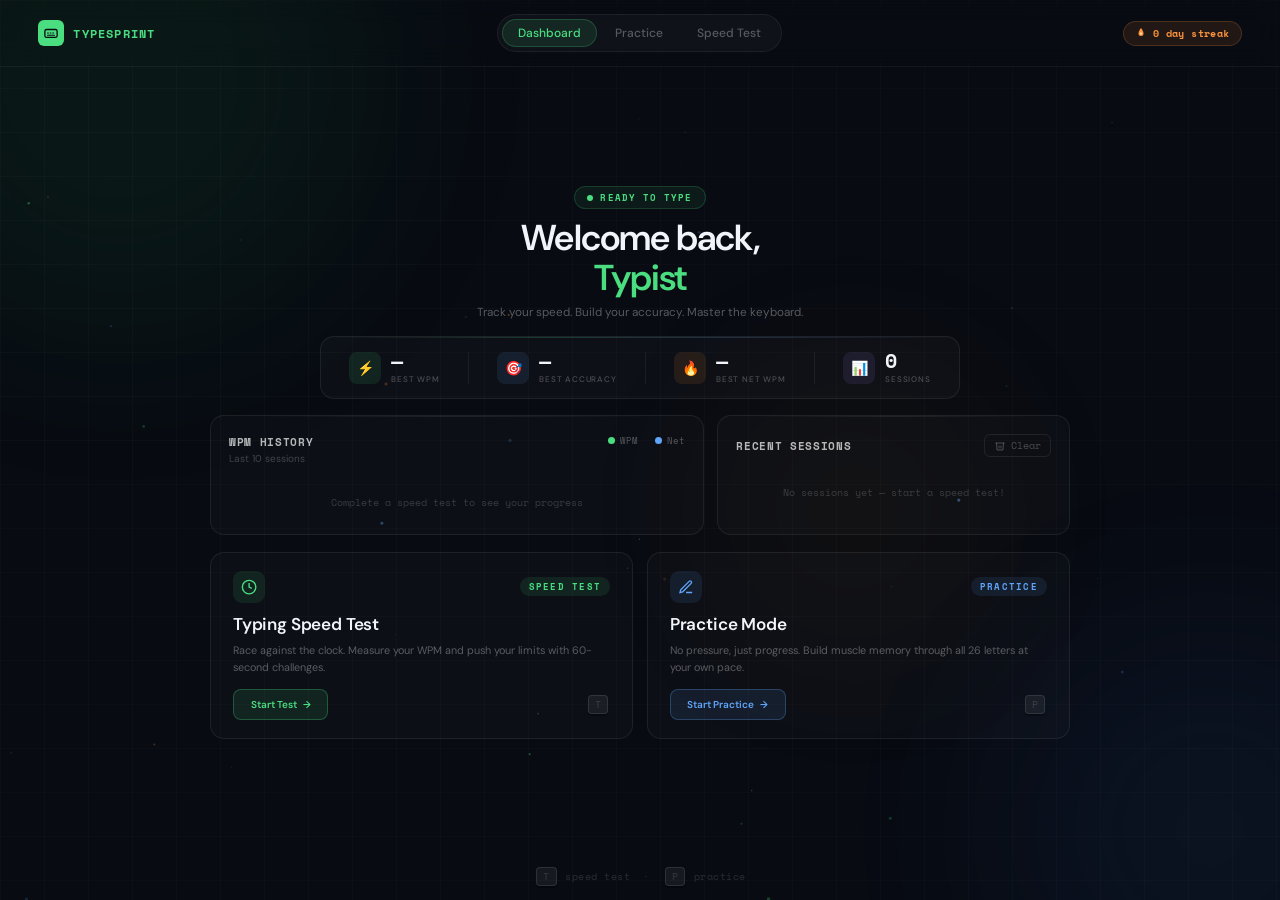
==== commit dcca13c6: "chnge" ====
--- a/index.html
+++ b/index.html
@@ -30,7 +30,7 @@
           <path d="M4 8h1M7 8h1M10 8h1M4 10.5h8" stroke="#0a0c10" stroke-width="1.2" stroke-linecap="round"/>
         </svg>
       </div>
-      TYPE_MASTER
+      TYPESPRINT
     </div>
     <nav class="nav-pills">
       <span class="nav-pill active">Dashboard</span>
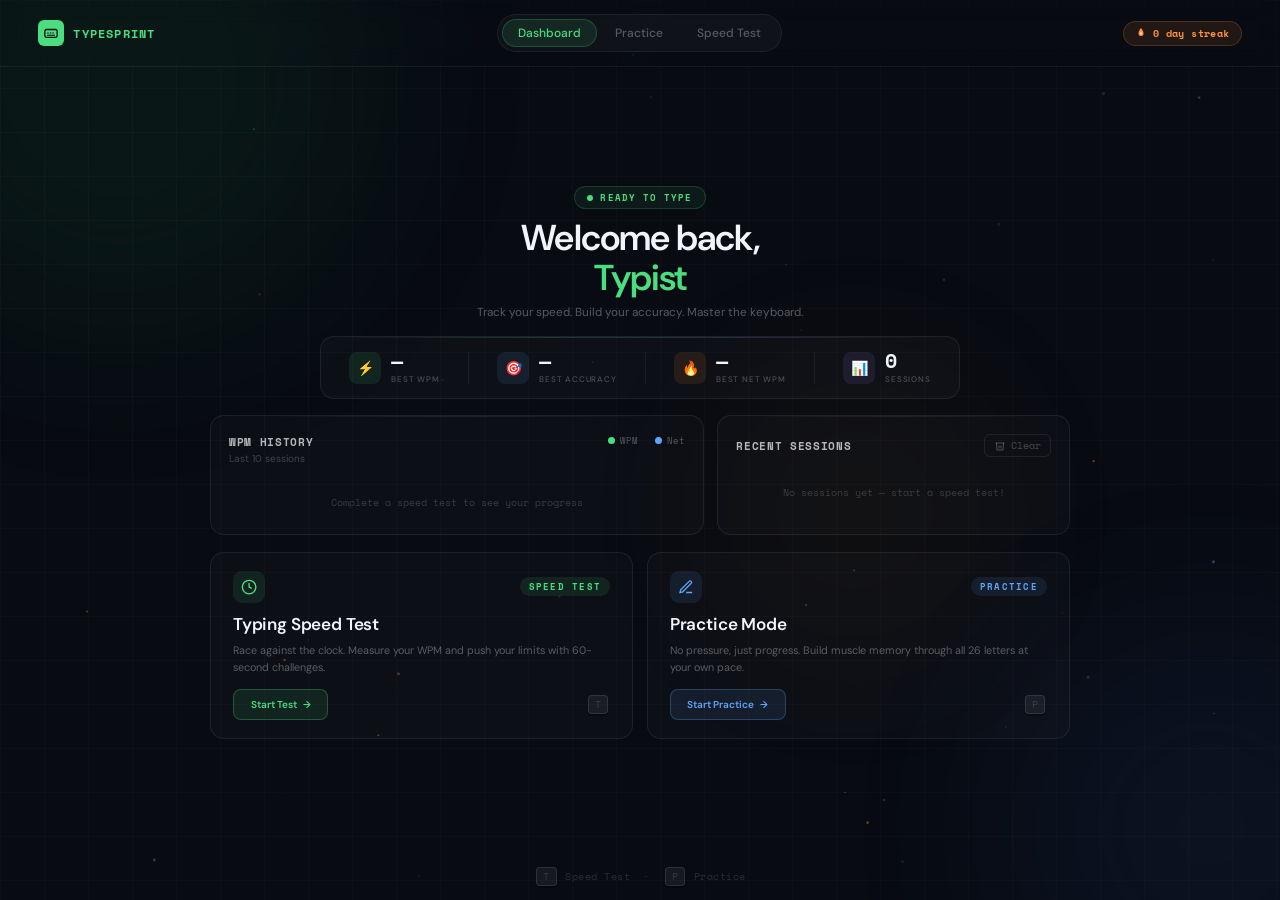
==== commit 7ee44f7a: "change" ====
--- a/index.html
+++ b/index.html
@@ -169,7 +169,7 @@
 
   <!-- Footer hint -->
   <div class="kb-hint reveal" style="--d:400ms">
-    <kbd>T</kbd> speed test &nbsp;·&nbsp; <kbd>P</kbd> practice
+    <kbd>T</kbd> Speed Test &nbsp;·&nbsp; <kbd>P</kbd> Practice
   </div>
 
 </div>
